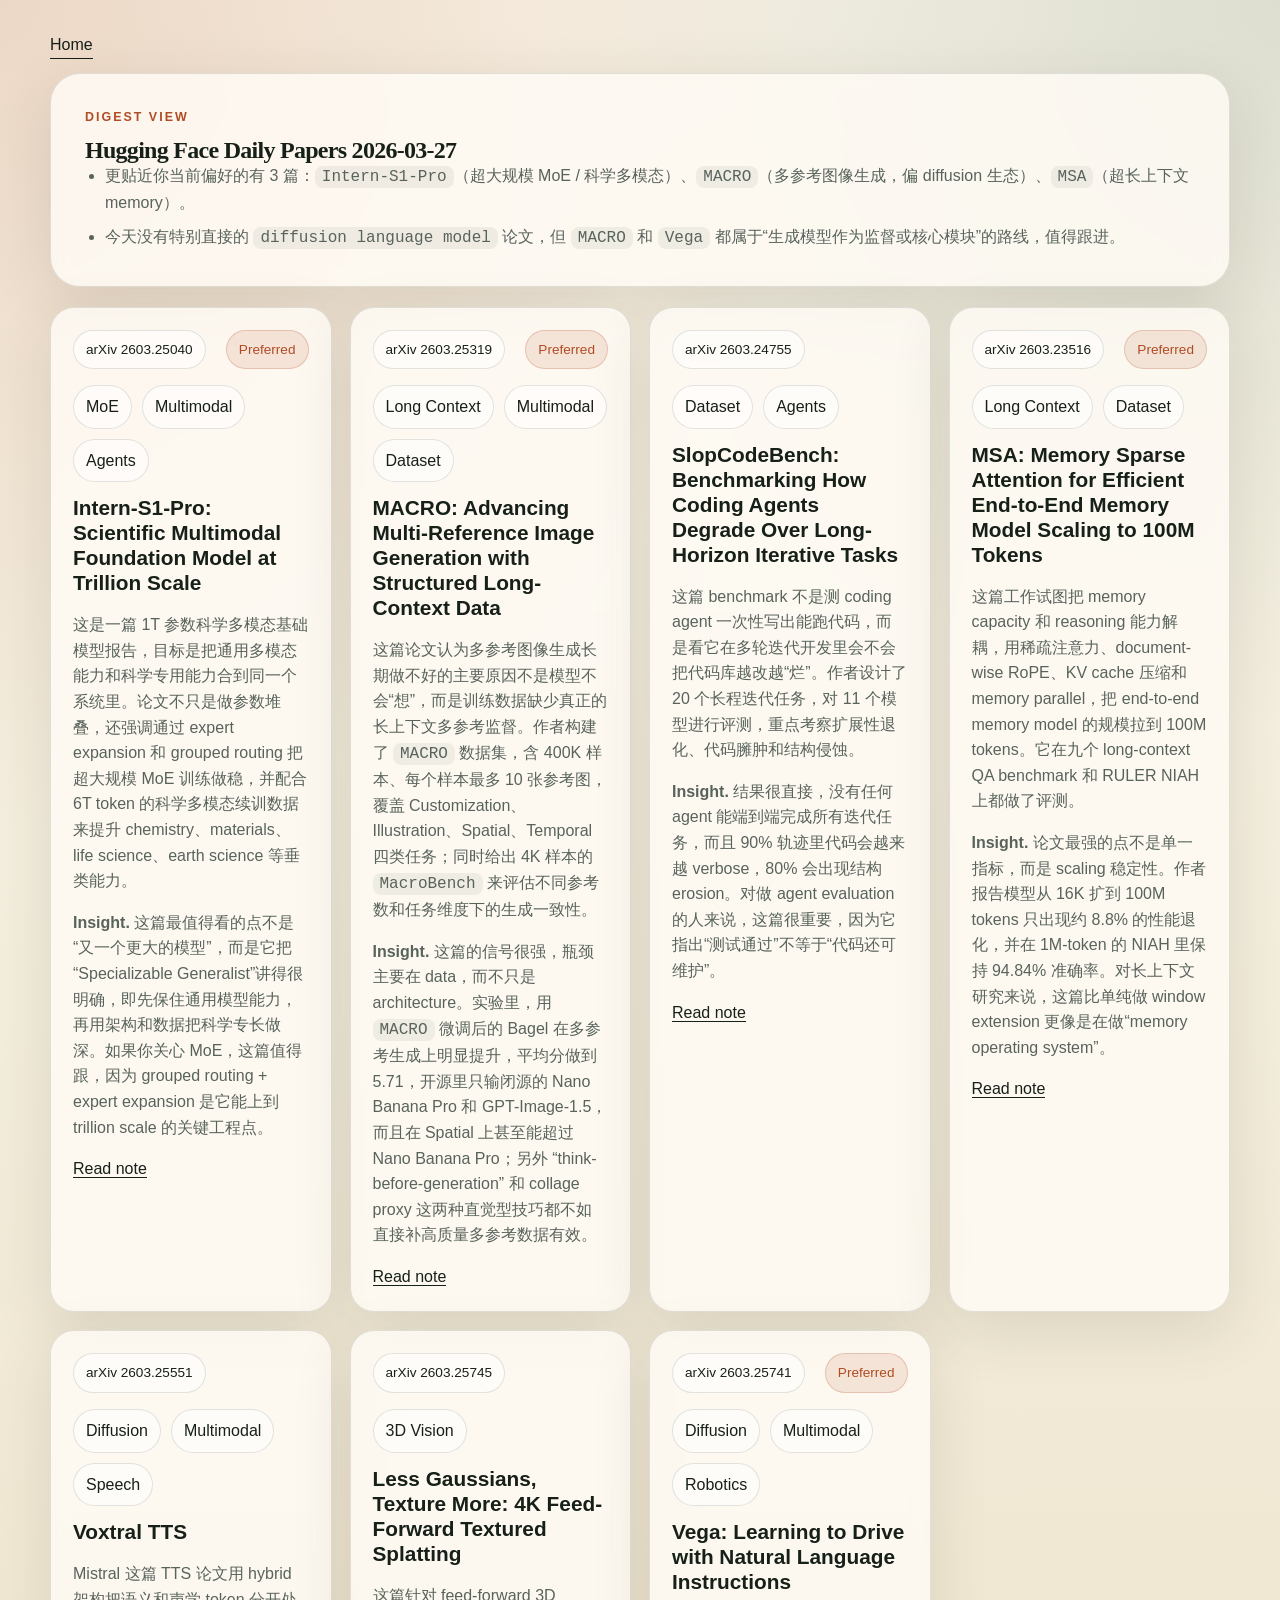
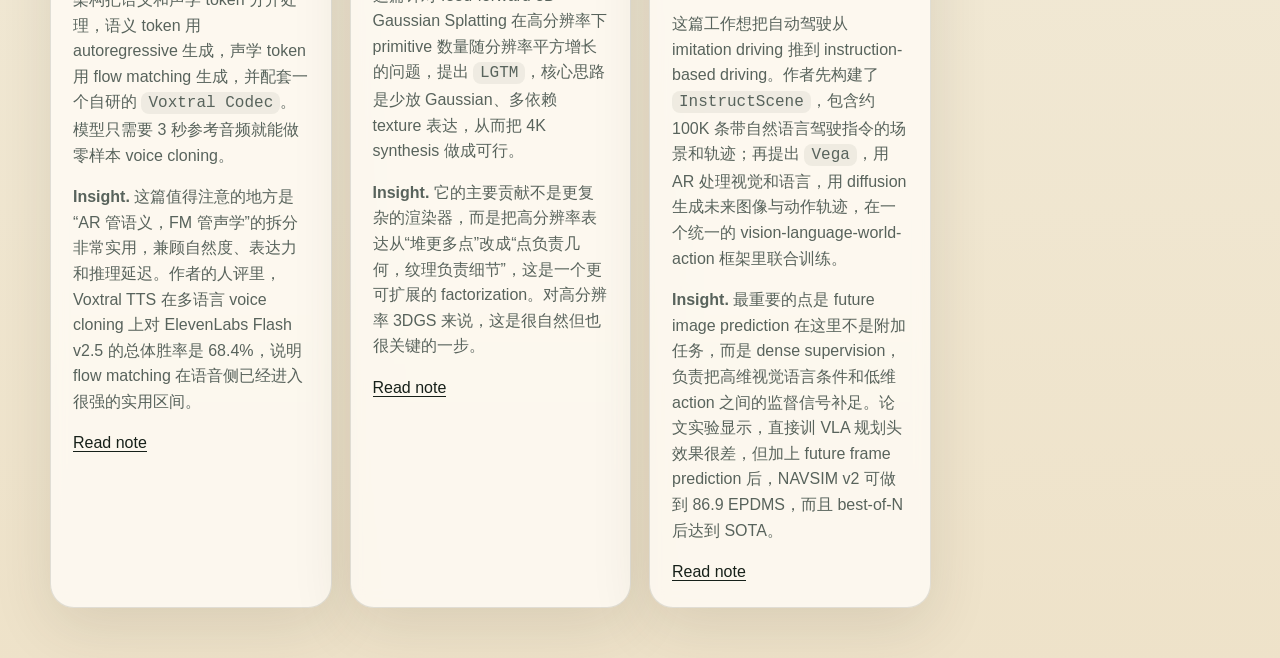
==== docs/daily/2026-03-27.html @ b505c71f "Add daily paper reader site and notes" ====
<!doctype html>
<html lang="zh-Hans">
  <head>
    <meta charset="utf-8">
    <meta name="viewport" content="width=device-width, initial-scale=1">
    <title>Hugging Face Daily Papers 2026-03-27</title>
    <meta name="description" content="Hugging Face Daily Papers 2026-03-27 reading digest">
    <link rel="stylesheet" href="../styles.css">
  </head>
  <body>
    
    <div class="page-shell">
      <nav class="top-nav">
        <a href="../index.html">Home</a>
      </nav>
      <section class="digest-head">
        <p class="eyebrow">Digest View</p>
        <h1>Hugging Face Daily Papers 2026-03-27</h1>
        <ul class="highlight-list"><li>更贴近你当前偏好的有 3 篇：<code>Intern-S1-Pro</code>（超大规模 MoE / 科学多模态）、<code>MACRO</code>（多参考图像生成，偏 diffusion 生态）、<code>MSA</code>（超长上下文 memory）。</li>
<li>今天没有特别直接的 <code>diffusion language model</code> 论文，但 <code>MACRO</code> 和 <code>Vega</code> 都属于“生成模型作为监督或核心模块”的路线，值得跟进。</li></ul>
      </section>
      <section class="card-grid">
    <article class="paper-card" data-title="intern-s1-pro: scientific multimodal foundation model at trillion scale" data-tags="moe,multimodal,agents" data-preferred="true">
      <div class="card-top">
        <span class="paper-id">arXiv 2603.25040</span>
        <span class="badge badge-accent">Preferred</span>
      </div>
      <div class="topic-row"><span class="topic-pill" data-tag="MoE">MoE</span><span class="topic-pill" data-tag="Multimodal">Multimodal</span><span class="topic-pill" data-tag="Agents">Agents</span></div>
      <h2><a href="../papers/intern-s1-pro-scientific-multimodal-foundation-model-at-trillion-scale.html">Intern-S1-Pro: Scientific Multimodal Foundation Model at Trillion Scale</a></h2>
      <p class="summary">这是一篇 1T 参数科学多模态基础模型报告，目标是把通用多模态能力和科学专用能力合到同一个系统里。论文不只是做参数堆叠，还强调通过 expert expansion 和 grouped routing 把超大规模 MoE 训练做稳，并配合 6T token 的科学多模态续训数据来提升 chemistry、materials、life science、earth science 等垂类能力。</p>
      <p class="insight"><strong>Insight.</strong> 这篇最值得看的点不是“又一个更大的模型”，而是它把“Specializable Generalist”讲得很明确，即先保住通用模型能力，再用架构和数据把科学专长做深。如果你关心 MoE，这篇值得跟，因为 grouped routing + expert expansion 是它能上到 trillion scale 的关键工程点。</p>
      <a class="card-link" href="../papers/intern-s1-pro-scientific-multimodal-foundation-model-at-trillion-scale.html">Read note</a>
    </article>
    
    <article class="paper-card" data-title="macro: advancing multi-reference image generation with structured long-context data" data-tags="long context,multimodal,dataset" data-preferred="true">
      <div class="card-top">
        <span class="paper-id">arXiv 2603.25319</span>
        <span class="badge badge-accent">Preferred</span>
      </div>
      <div class="topic-row"><span class="topic-pill" data-tag="Long Context">Long Context</span><span class="topic-pill" data-tag="Multimodal">Multimodal</span><span class="topic-pill" data-tag="Dataset">Dataset</span></div>
      <h2><a href="../papers/macro-advancing-multi-reference-image-generation-with-structured-long-context-data.html">MACRO: Advancing Multi-Reference Image Generation with Structured Long-Context Data</a></h2>
      <p class="summary">这篇论文认为多参考图像生成长期做不好的主要原因不是模型不会“想”，而是训练数据缺少真正的长上下文多参考监督。作者构建了 <code>MACRO</code> 数据集，含 400K 样本、每个样本最多 10 张参考图，覆盖 Customization、Illustration、Spatial、Temporal 四类任务；同时给出 4K 样本的 <code>MacroBench</code> 来评估不同参考数和任务维度下的生成一致性。</p>
      <p class="insight"><strong>Insight.</strong> 这篇的信号很强，瓶颈主要在 data，而不只是 architecture。实验里，用 <code>MACRO</code> 微调后的 Bagel 在多参考生成上明显提升，平均分做到 5.71，开源里只输闭源的 Nano Banana Pro 和 GPT-Image-1.5，而且在 Spatial 上甚至能超过 Nano Banana Pro；另外 “think-before-generation” 和 collage proxy 这两种直觉型技巧都不如直接补高质量多参考数据有效。</p>
      <a class="card-link" href="../papers/macro-advancing-multi-reference-image-generation-with-structured-long-context-data.html">Read note</a>
    </article>
    
    <article class="paper-card" data-title="slopcodebench: benchmarking how coding agents degrade over long-horizon iterative tasks" data-tags="dataset,agents" data-preferred="false">
      <div class="card-top">
        <span class="paper-id">arXiv 2603.24755</span>
        
      </div>
      <div class="topic-row"><span class="topic-pill" data-tag="Dataset">Dataset</span><span class="topic-pill" data-tag="Agents">Agents</span></div>
      <h2><a href="../papers/slopcodebench-benchmarking-how-coding-agents-degrade-over-long-horizon-iterative-tasks.html">SlopCodeBench: Benchmarking How Coding Agents Degrade Over Long-Horizon Iterative Tasks</a></h2>
      <p class="summary">这篇 benchmark 不是测 coding agent 一次性写出能跑代码，而是看它在多轮迭代开发里会不会把代码库越改越“烂”。作者设计了 20 个长程迭代任务，对 11 个模型进行评测，重点考察扩展性退化、代码臃肿和结构侵蚀。</p>
      <p class="insight"><strong>Insight.</strong> 结果很直接，没有任何 agent 能端到端完成所有迭代任务，而且 90% 轨迹里代码会越来越 verbose，80% 会出现结构 erosion。对做 agent evaluation 的人来说，这篇很重要，因为它指出“测试通过”不等于“代码还可维护”。</p>
      <a class="card-link" href="../papers/slopcodebench-benchmarking-how-coding-agents-degrade-over-long-horizon-iterative-tasks.html">Read note</a>
    </article>
    
    <article class="paper-card" data-title="msa: memory sparse attention for efficient end-to-end memory model scaling to 100m tokens" data-tags="long context,dataset" data-preferred="true">
      <div class="card-top">
        <span class="paper-id">arXiv 2603.23516</span>
        <span class="badge badge-accent">Preferred</span>
      </div>
      <div class="topic-row"><span class="topic-pill" data-tag="Long Context">Long Context</span><span class="topic-pill" data-tag="Dataset">Dataset</span></div>
      <h2><a href="../papers/msa-memory-sparse-attention-for-efficient-end-to-end-memory-model-scaling-to-100m-tokens.html">MSA: Memory Sparse Attention for Efficient End-to-End Memory Model Scaling to 100M Tokens</a></h2>
      <p class="summary">这篇工作试图把 memory capacity 和 reasoning 能力解耦，用稀疏注意力、document-wise RoPE、KV cache 压缩和 memory parallel，把 end-to-end memory model 的规模拉到 100M tokens。它在九个 long-context QA benchmark 和 RULER NIAH 上都做了评测。</p>
      <p class="insight"><strong>Insight.</strong> 论文最强的点不是单一指标，而是 scaling 稳定性。作者报告模型从 16K 扩到 100M tokens 只出现约 8.8% 的性能退化，并在 1M-token 的 NIAH 里保持 94.84% 准确率。对长上下文研究来说，这篇比单纯做 window extension 更像是在做“memory operating system”。</p>
      <a class="card-link" href="../papers/msa-memory-sparse-attention-for-efficient-end-to-end-memory-model-scaling-to-100m-tokens.html">Read note</a>
    </article>
    
    <article class="paper-card" data-title="voxtral tts" data-tags="diffusion,multimodal,speech" data-preferred="false">
      <div class="card-top">
        <span class="paper-id">arXiv 2603.25551</span>
        
      </div>
      <div class="topic-row"><span class="topic-pill" data-tag="Diffusion">Diffusion</span><span class="topic-pill" data-tag="Multimodal">Multimodal</span><span class="topic-pill" data-tag="Speech">Speech</span></div>
      <h2><a href="../papers/voxtral-tts.html">Voxtral TTS</a></h2>
      <p class="summary">Mistral 这篇 TTS 论文用 hybrid 架构把语义和声学 token 分开处理，语义 token 用 autoregressive 生成，声学 token 用 flow matching 生成，并配套一个自研的 <code>Voxtral Codec</code>。模型只需要 3 秒参考音频就能做零样本 voice cloning。</p>
      <p class="insight"><strong>Insight.</strong> 这篇值得注意的地方是“AR 管语义，FM 管声学”的拆分非常实用，兼顾自然度、表达力和推理延迟。作者的人评里，Voxtral TTS 在多语言 voice cloning 上对 ElevenLabs Flash v2.5 的总体胜率是 68.4%，说明 flow matching 在语音侧已经进入很强的实用区间。</p>
      <a class="card-link" href="../papers/voxtral-tts.html">Read note</a>
    </article>
    
    <article class="paper-card" data-title="less gaussians, texture more: 4k feed-forward textured splatting" data-tags="3d vision" data-preferred="false">
      <div class="card-top">
        <span class="paper-id">arXiv 2603.25745</span>
        
      </div>
      <div class="topic-row"><span class="topic-pill" data-tag="3D Vision">3D Vision</span></div>
      <h2><a href="../papers/less-gaussians-texture-more-4k-feed-forward-textured-splatting.html">Less Gaussians, Texture More: 4K Feed-Forward Textured Splatting</a></h2>
      <p class="summary">这篇针对 feed-forward 3D Gaussian Splatting 在高分辨率下 primitive 数量随分辨率平方增长的问题，提出 <code>LGTM</code>，核心思路是少放 Gaussian、多依赖 texture 表达，从而把 4K synthesis 做成可行。</p>
      <p class="insight"><strong>Insight.</strong> 它的主要贡献不是更复杂的渲染器，而是把高分辨率表达从“堆更多点”改成“点负责几何，纹理负责细节”，这是一个更可扩展的 factorization。对高分辨率 3DGS 来说，这是很自然但也很关键的一步。</p>
      <a class="card-link" href="../papers/less-gaussians-texture-more-4k-feed-forward-textured-splatting.html">Read note</a>
    </article>
    
    <article class="paper-card" data-title="vega: learning to drive with natural language instructions" data-tags="diffusion,multimodal,robotics" data-preferred="true">
      <div class="card-top">
        <span class="paper-id">arXiv 2603.25741</span>
        <span class="badge badge-accent">Preferred</span>
      </div>
      <div class="topic-row"><span class="topic-pill" data-tag="Diffusion">Diffusion</span><span class="topic-pill" data-tag="Multimodal">Multimodal</span><span class="topic-pill" data-tag="Robotics">Robotics</span></div>
      <h2><a href="../papers/vega-learning-to-drive-with-natural-language-instructions.html">Vega: Learning to Drive with Natural Language Instructions</a></h2>
      <p class="summary">这篇工作想把自动驾驶从 imitation driving 推到 instruction-based driving。作者先构建了 <code>InstructScene</code>，包含约 100K 条带自然语言驾驶指令的场景和轨迹；再提出 <code>Vega</code>，用 AR 处理视觉和语言，用 diffusion 生成未来图像与动作轨迹，在一个统一的 vision-language-world-action 框架里联合训练。</p>
      <p class="insight"><strong>Insight.</strong> 最重要的点是 future image prediction 在这里不是附加任务，而是 dense supervision，负责把高维视觉语言条件和低维 action 之间的监督信号补足。论文实验显示，直接训 VLA 规划头效果很差，但加上 future frame prediction 后，NAVSIM v2 可做到 86.9 EPDMS，而且 best-of-N 后达到 SOTA。</p>
      <a class="card-link" href="../papers/vega-learning-to-drive-with-natural-language-instructions.html">Read note</a>
    </article>
    </section>
    </div>
    
    <script src="../app.js"></script>
  </body>
</html>
---- docs/styles.css ----
:root {
  --paper: #f3eddc;
  --paper-deep: #e6dbc0;
  --paper-dark: #d7c8a6;
  --ink: #162019;
  --muted: #58635c;
  --accent: #b14b24;
  --accent-2: #25513f;
  --accent-soft: rgba(177, 75, 36, 0.12);
  --line: rgba(22, 32, 25, 0.12);
  --card: rgba(255, 252, 246, 0.82);
  --shadow: 0 18px 60px rgba(55, 47, 33, 0.12);
}

* {
  box-sizing: border-box;
}

html {
  min-height: 100%;
  background:
    radial-gradient(circle at top left, rgba(177, 75, 36, 0.16), transparent 32%),
    radial-gradient(circle at top right, rgba(37, 81, 63, 0.13), transparent 28%),
    linear-gradient(180deg, #f8f3e6 0%, var(--paper) 44%, #eee2c9 100%);
}

body {
  margin: 0;
  color: var(--ink);
  font-family: "Avenir Next", "Segoe UI", sans-serif;
  line-height: 1.6;
}

a {
  color: inherit;
}

.page-shell {
  width: min(1180px, calc(100% - 32px));
  margin: 0 auto;
  padding: 32px 0 64px;
}

.hero,
.note-page,
.digest-head,
.side-panel,
.paper-card,
.filter-panel {
  background: var(--card);
  border: 1px solid var(--line);
  box-shadow: var(--shadow);
  backdrop-filter: blur(8px);
}

.hero,
.digest-head {
  border-radius: 30px;
  padding: 34px;
}

.hero h1,
.note-page h1,
.digest-head h1,
.section-head h2,
.side-panel h3 {
  margin: 0;
  font-family: "Iowan Old Style", "Palatino Linotype", "Book Antiqua", Georgia, serif;
  line-height: 1.05;
  letter-spacing: -0.03em;
}

.hero h1 {
  max-width: 11ch;
  font-size: clamp(2.7rem, 6vw, 5.5rem);
}

.hero-copy,
.summary,
.insight,
.content-block p,
.highlight-list,
.library-list,
.empty-state {
  color: var(--muted);
}

.eyebrow {
  margin: 0 0 10px;
  text-transform: uppercase;
  letter-spacing: 0.16em;
  font-size: 0.78rem;
  color: var(--accent);
  font-weight: 700;
}

.hero-meta,
.topic-row,
.topic-filter-row {
  display: flex;
  flex-wrap: wrap;
  gap: 10px;
}

.hero-meta {
  margin-top: 22px;
}

.hero-meta span,
.paper-id,
.badge,
.topic-pill,
.filter-toggle {
  display: inline-flex;
  align-items: center;
  justify-content: center;
  border-radius: 999px;
  padding: 8px 12px;
  border: 1px solid var(--line);
  background: rgba(255, 255, 255, 0.58);
  font-size: 0.85rem;
}

.topic-pill,
.filter-toggle {
  cursor: pointer;
  font: inherit;
  color: inherit;
}

.badge-accent,
.topic-pill.is-active,
.filter-toggle.is-active {
  background: var(--accent-soft);
  color: var(--accent);
  border-color: rgba(177, 75, 36, 0.22);
}

.layout {
  display: grid;
  grid-template-columns: minmax(0, 1.9fr) minmax(290px, 0.9fr);
  gap: 22px;
  margin-top: 22px;
}

.main-column {
  min-width: 0;
}

.section-head,
.card-top,
.top-nav,
.library-list li,
.search-row {
  display: flex;
  align-items: center;
  justify-content: space-between;
  gap: 12px;
}

.section-head {
  margin-bottom: 14px;
}

.ghost-link,
.card-link,
.top-nav a {
  text-decoration: none;
  border-bottom: 1px solid currentColor;
}

.highlight-list,
.library-list {
  margin: 0;
  padding-left: 20px;
}

.highlight-list li + li {
  margin-top: 8px;
}

.filter-panel {
  margin-top: 18px;
  border-radius: 22px;
  padding: 18px;
}

.search-row {
  align-items: stretch;
}

.search-input {
  flex: 1;
  min-width: 0;
  border-radius: 16px;
  border: 1px solid var(--line);
  padding: 12px 14px;
  font: inherit;
  color: var(--ink);
  background: rgba(255, 255, 255, 0.7);
}

.search-input:focus {
  outline: 2px solid rgba(177, 75, 36, 0.18);
  outline-offset: 1px;
}

.topic-filter-row {
  margin-top: 14px;
}

.card-grid {
  display: grid;
  grid-template-columns: repeat(auto-fit, minmax(260px, 1fr));
  gap: 18px;
  margin-top: 20px;
}

.paper-card {
  border-radius: 24px;
  padding: 22px;
}

.paper-card h2 {
  margin: 14px 0 10px;
  font-size: 1.3rem;
  line-height: 1.2;
}

.paper-card h2 a {
  text-decoration: none;
}

.paper-card code,
.note-page code,
.highlight-list code {
  font-family: "SFMono-Regular", "Menlo", monospace;
  background: rgba(22, 32, 25, 0.06);
  border-radius: 8px;
  padding: 2px 7px;
}

.side-column {
  display: grid;
  gap: 18px;
}

.side-panel {
  border-radius: 24px;
  padding: 24px;
}

.library-list {
  list-style: none;
  padding: 0;
}

.library-list li {
  padding: 10px 0;
  border-bottom: 1px solid var(--line);
}

.library-list li span {
  color: var(--muted);
  font-size: 0.84rem;
  text-align: right;
}

.note-shell {
  max-width: 920px;
}

.top-nav {
  margin-bottom: 14px;
}

.note-page {
  border-radius: 30px;
  padding: 34px;
}

.topic-row {
  margin: 16px 0 0;
}

.topic-row-large {
  margin-top: 18px;
}

.meta-grid {
  display: grid;
  grid-template-columns: repeat(auto-fit, minmax(200px, 1fr));
  gap: 14px;
  margin: 22px 0 28px;
}

.meta-grid div {
  padding: 14px 16px;
  border-radius: 18px;
  border: 1px solid var(--line);
  background: rgba(255, 255, 255, 0.48);
}

.meta-grid span {
  display: block;
  color: var(--muted);
  font-size: 0.8rem;
  margin-bottom: 6px;
  text-transform: uppercase;
  letter-spacing: 0.08em;
}

.content-block + .content-block {
  margin-top: 24px;
}

.content-block h2 {
  margin-bottom: 12px;
  font-family: "Iowan Old Style", "Palatino Linotype", serif;
}

.empty-state {
  margin: 18px 0 0;
  padding: 14px 16px;
  border-radius: 16px;
  background: rgba(255, 255, 255, 0.46);
  border: 1px dashed var(--line);
}

[hidden] {
  display: none !important;
}

@media (max-width: 900px) {
  .layout {
    grid-template-columns: 1fr;
  }

  .page-shell {
    width: min(100% - 20px, 1180px);
  }

  .hero,
  .digest-head,
  .note-page {
    padding: 24px;
    border-radius: 22px;
  }

  .search-row {
    flex-direction: column;
  }
}
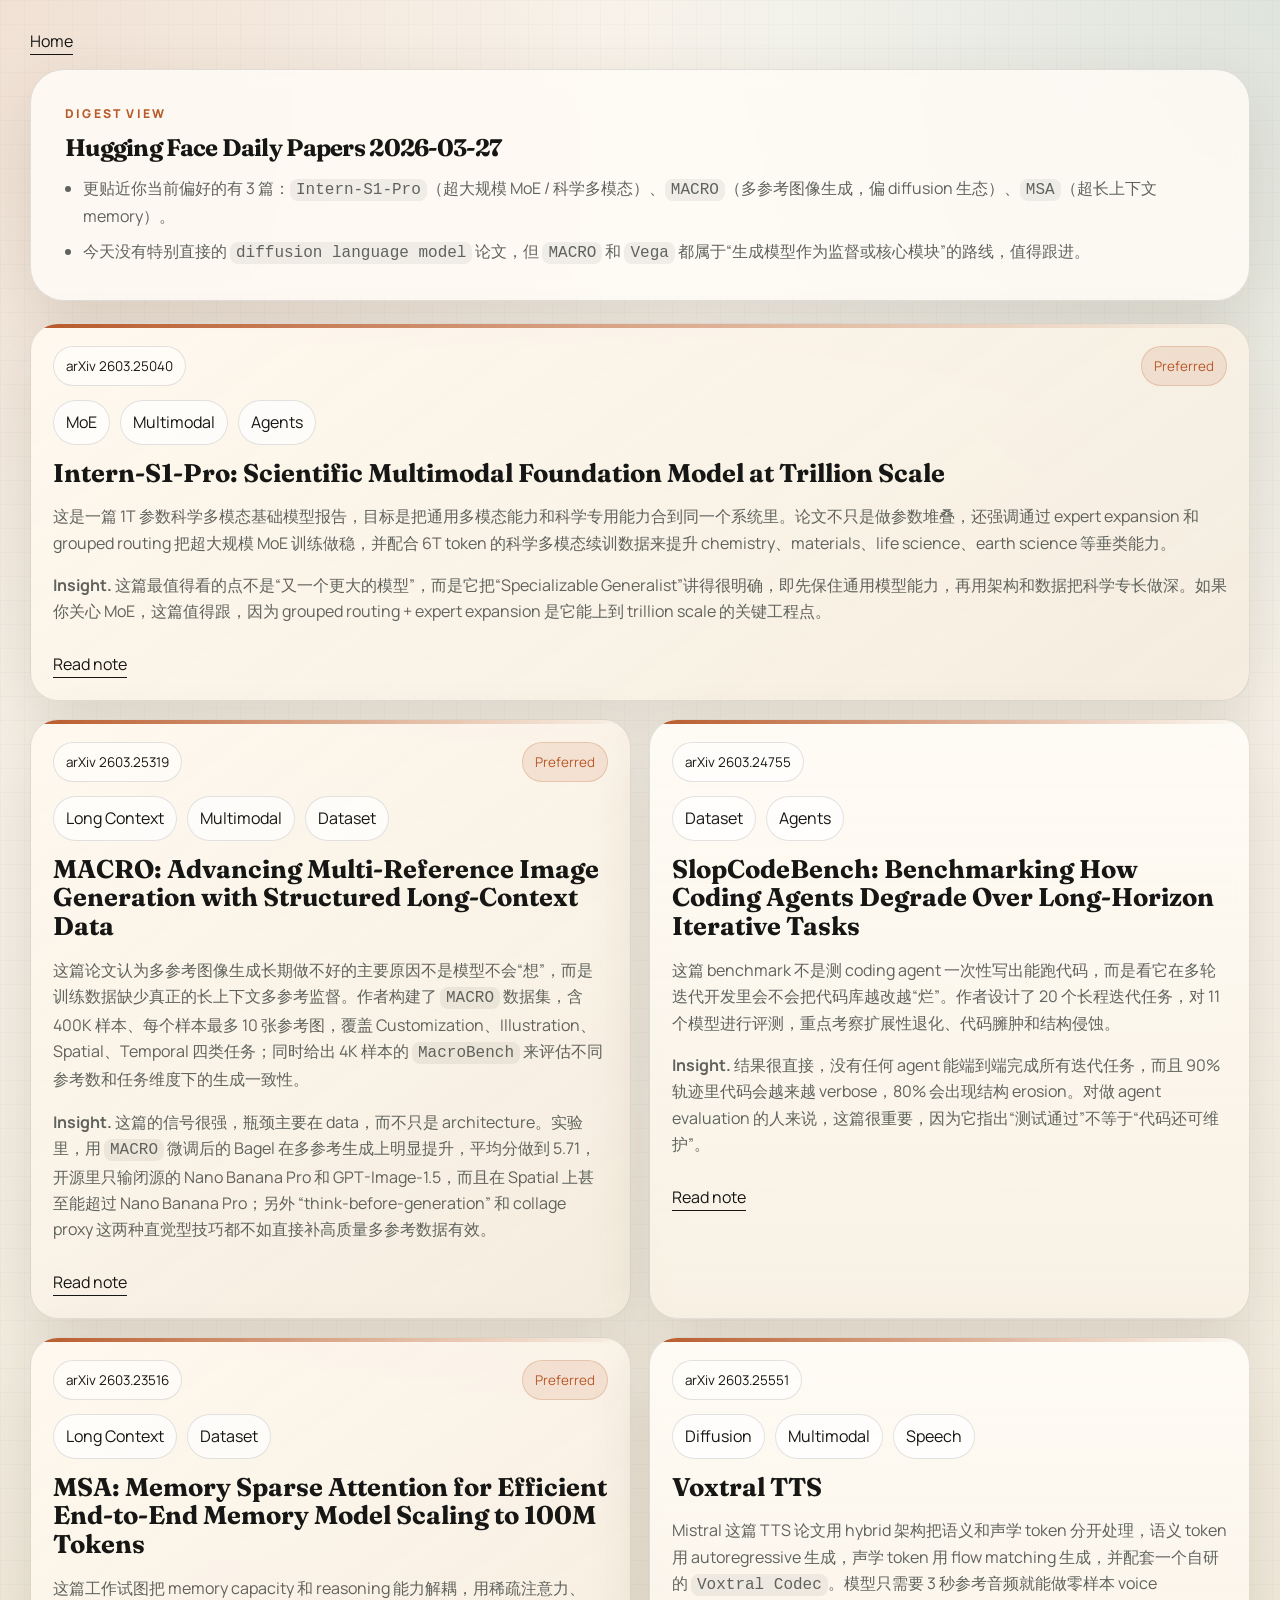
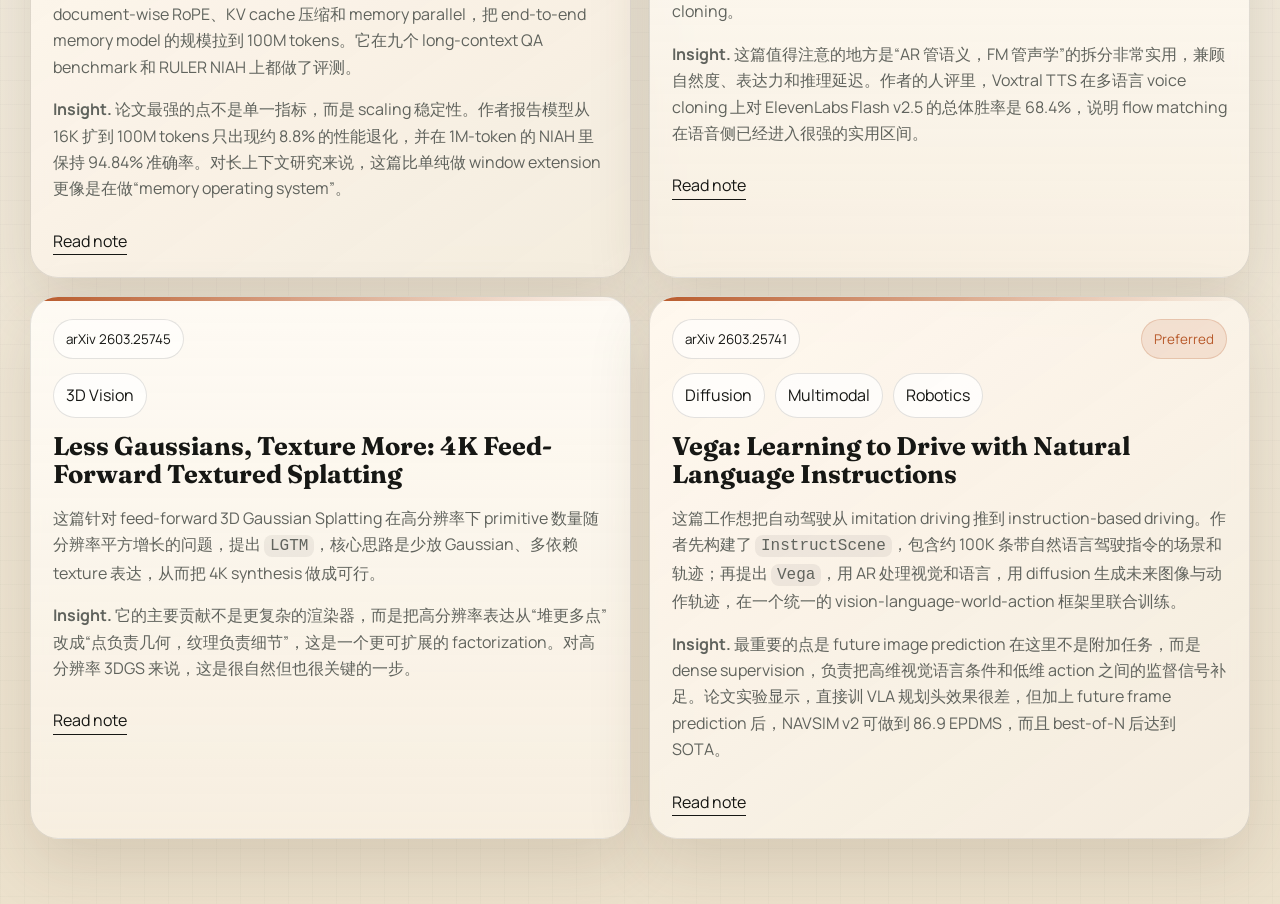
==== commit 18f9663c: "Polish reader visual design" ====
--- a/docs/daily/2026-03-27.html
+++ b/docs/daily/2026-03-27.html
@@ -5,6 +5,9 @@
     <meta name="viewport" content="width=device-width, initial-scale=1">
     <title>Hugging Face Daily Papers 2026-03-27</title>
     <meta name="description" content="Hugging Face Daily Papers 2026-03-27 reading digest">
+    <link rel="preconnect" href="https://fonts.googleapis.com">
+    <link rel="preconnect" href="https://fonts.gstatic.com" crossorigin>
+    <link href="https://fonts.googleapis.com/css2?family=Fraunces:opsz,wght@9..144,500;9..144,700&family=Manrope:wght@400;500;600;700;800&display=swap" rel="stylesheet">
     <link rel="stylesheet" href="../styles.css">
   </head>
   <body>
@@ -20,7 +23,7 @@
 <li>今天没有特别直接的 <code>diffusion language model</code> 论文，但 <code>MACRO</code> 和 <code>Vega</code> 都属于“生成模型作为监督或核心模块”的路线，值得跟进。</li></ul>
       </section>
       <section class="card-grid">
-    <article class="paper-card" data-title="intern-s1-pro: scientific multimodal foundation model at trillion scale" data-tags="moe,multimodal,agents" data-preferred="true">
+    <article class="paper-card is-preferred" data-title="intern-s1-pro: scientific multimodal foundation model at trillion scale" data-tags="moe,multimodal,agents" data-preferred="true">
       <div class="card-top">
         <span class="paper-id">arXiv 2603.25040</span>
         <span class="badge badge-accent">Preferred</span>
@@ -32,7 +35,7 @@
       <a class="card-link" href="../papers/intern-s1-pro-scientific-multimodal-foundation-model-at-trillion-scale.html">Read note</a>
     </article>
     
-    <article class="paper-card" data-title="macro: advancing multi-reference image generation with structured long-context data" data-tags="long context,multimodal,dataset" data-preferred="true">
+    <article class="paper-card is-preferred" data-title="macro: advancing multi-reference image generation with structured long-context data" data-tags="long context,multimodal,dataset" data-preferred="true">
       <div class="card-top">
         <span class="paper-id">arXiv 2603.25319</span>
         <span class="badge badge-accent">Preferred</span>
@@ -56,7 +59,7 @@
       <a class="card-link" href="../papers/slopcodebench-benchmarking-how-coding-agents-degrade-over-long-horizon-iterative-tasks.html">Read note</a>
     </article>
     
-    <article class="paper-card" data-title="msa: memory sparse attention for efficient end-to-end memory model scaling to 100m tokens" data-tags="long context,dataset" data-preferred="true">
+    <article class="paper-card is-preferred" data-title="msa: memory sparse attention for efficient end-to-end memory model scaling to 100m tokens" data-tags="long context,dataset" data-preferred="true">
       <div class="card-top">
         <span class="paper-id">arXiv 2603.23516</span>
         <span class="badge badge-accent">Preferred</span>
@@ -92,7 +95,7 @@
       <a class="card-link" href="../papers/less-gaussians-texture-more-4k-feed-forward-textured-splatting.html">Read note</a>
     </article>
     
-    <article class="paper-card" data-title="vega: learning to drive with natural language instructions" data-tags="diffusion,multimodal,robotics" data-preferred="true">
+    <article class="paper-card is-preferred" data-title="vega: learning to drive with natural language instructions" data-tags="diffusion,multimodal,robotics" data-preferred="true">
       <div class="card-top">
         <span class="paper-id">arXiv 2603.25741</span>
         <span class="badge badge-accent">Preferred</span>
--- a/docs/styles.css
+++ b/docs/styles.css
@@ -1,15 +1,14 @@
 :root {
-  --paper: #f3eddc;
-  --paper-deep: #e6dbc0;
-  --paper-dark: #d7c8a6;
-  --ink: #162019;
-  --muted: #58635c;
-  --accent: #b14b24;
-  --accent-2: #25513f;
-  --accent-soft: rgba(177, 75, 36, 0.12);
-  --line: rgba(22, 32, 25, 0.12);
-  --card: rgba(255, 252, 246, 0.82);
-  --shadow: 0 18px 60px rgba(55, 47, 33, 0.12);
+  --paper: #f3efe6;
+  --sand: #e6dcc5;
+  --line: rgba(31, 31, 26, 0.12);
+  --ink: #161714;
+  --muted: #60635d;
+  --accent: #b85a2b;
+  --forest: #1c5a4b;
+  --card: rgba(255, 252, 246, 0.84);
+  --card-strong: rgba(255, 248, 237, 0.94);
+  --shadow: 0 24px 64px rgba(69, 53, 28, 0.14);
 }
 
 * {
@@ -19,26 +18,34 @@
 html {
   min-height: 100%;
   background:
-    radial-gradient(circle at top left, rgba(177, 75, 36, 0.16), transparent 32%),
-    radial-gradient(circle at top right, rgba(37, 81, 63, 0.13), transparent 28%),
-    linear-gradient(180deg, #f8f3e6 0%, var(--paper) 44%, #eee2c9 100%);
+    radial-gradient(circle at 0% 0%, rgba(184, 90, 43, 0.14), transparent 28%),
+    radial-gradient(circle at 100% 0%, rgba(28, 90, 75, 0.12), transparent 24%),
+    linear-gradient(180deg, #faf7f0 0%, #f4efe4 46%, #ece1cc 100%);
 }
 
 body {
   margin: 0;
   color: var(--ink);
-  font-family: "Avenir Next", "Segoe UI", sans-serif;
-  line-height: 1.6;
+  font-family: "Manrope", "Avenir Next", sans-serif;
+  line-height: 1.65;
+  background-image:
+    linear-gradient(rgba(31, 31, 26, 0.02) 1px, transparent 1px),
+    linear-gradient(90deg, rgba(31, 31, 26, 0.02) 1px, transparent 1px);
+  background-size: 24px 24px;
 }
 
 a {
   color: inherit;
 }
 
+[hidden] {
+  display: none !important;
+}
+
 .page-shell {
-  width: min(1180px, calc(100% - 32px));
+  width: min(1220px, calc(100% - 32px));
   margin: 0 auto;
-  padding: 32px 0 64px;
+  padding: 28px 0 72px;
 }
 
 .hero,
@@ -46,7 +53,9 @@
 .digest-head,
 .side-panel,
 .paper-card,
-.filter-panel {
+.filter-panel,
+.digest-ribbon,
+.hero-panel {
   background: var(--card);
   border: 1px solid var(--line);
   box-shadow: var(--shadow);
@@ -54,44 +63,61 @@
 }
 
 .hero,
-.digest-head {
-  border-radius: 30px;
+.digest-head,
+.note-page {
+  border-radius: 34px;
   padding: 34px;
 }
 
+.eyebrow {
+  margin: 0 0 12px;
+  text-transform: uppercase;
+  letter-spacing: 0.18em;
+  font-size: 0.76rem;
+  color: var(--accent);
+  font-weight: 800;
+}
+
+.hero-grid,
+.search-row,
+.card-top,
+.top-nav,
+.library-list li,
+.section-head {
+  display: flex;
+  align-items: flex-start;
+  justify-content: space-between;
+  gap: 14px;
+}
+
+.hero-grid {
+  display: grid;
+  grid-template-columns: minmax(0, 1.6fr) minmax(280px, 0.9fr);
+  gap: 22px;
+}
+
 .hero h1,
+.digest-head h1,
 .note-page h1,
-.digest-head h1,
 .section-head h2,
+.filter-head h3,
+.hero-panel h2,
 .side-panel h3 {
   margin: 0;
-  font-family: "Iowan Old Style", "Palatino Linotype", "Book Antiqua", Georgia, serif;
-  line-height: 1.05;
+  font-family: "Fraunces", "Iowan Old Style", Georgia, serif;
   letter-spacing: -0.03em;
+  line-height: 1.02;
 }
 
 .hero h1 {
-  max-width: 11ch;
-  font-size: clamp(2.7rem, 6vw, 5.5rem);
-}
-
-.hero-copy,
-.summary,
-.insight,
-.content-block p,
-.highlight-list,
-.library-list,
-.empty-state {
+  max-width: 10.5ch;
+  font-size: clamp(3rem, 6.2vw, 6rem);
+}
+
+.hero-copy {
+  max-width: 62ch;
+  font-size: 1.02rem;
   color: var(--muted);
-}
-
-.eyebrow {
-  margin: 0 0 10px;
-  text-transform: uppercase;
-  letter-spacing: 0.16em;
-  font-size: 0.78rem;
-  color: var(--accent);
-  font-weight: 700;
 }
 
 .hero-meta,
@@ -117,8 +143,105 @@
   border-radius: 999px;
   padding: 8px 12px;
   border: 1px solid var(--line);
-  background: rgba(255, 255, 255, 0.58);
-  font-size: 0.85rem;
+  background: rgba(255, 255, 255, 0.56);
+  font-size: 0.84rem;
+}
+
+.hero-panel {
+  border-radius: 28px;
+  padding: 22px;
+  align-self: stretch;
+  background:
+    linear-gradient(145deg, rgba(255, 248, 236, 0.9), rgba(240, 233, 219, 0.85));
+}
+
+.hero-panel h2 {
+  margin-top: 2px;
+  font-size: 1.45rem;
+}
+
+.hero-list {
+  margin: 16px 0 0;
+  padding-left: 18px;
+  color: var(--muted);
+}
+
+.hero-list li + li {
+  margin-top: 8px;
+}
+
+.layout {
+  display: grid;
+  grid-template-columns: minmax(0, 1.95fr) minmax(290px, 0.9fr);
+  gap: 22px;
+  margin-top: 24px;
+}
+
+.main-column {
+  min-width: 0;
+}
+
+.digest-ribbon {
+  border-radius: 28px;
+  padding: 24px;
+  background:
+    linear-gradient(180deg, rgba(255, 251, 244, 0.92), rgba(246, 238, 224, 0.84));
+}
+
+.section-head {
+  align-items: flex-end;
+}
+
+.ghost-link,
+.card-link,
+.top-nav a {
+  text-decoration: none;
+  border-bottom: 1px solid currentColor;
+}
+
+.highlight-list {
+  margin: 14px 0 0;
+  padding-left: 18px;
+  color: var(--muted);
+}
+
+.highlight-list li + li {
+  margin-top: 8px;
+}
+
+.filter-panel {
+  margin-top: 18px;
+  border-radius: 28px;
+  padding: 20px;
+  background: var(--card-strong);
+}
+
+.filter-head {
+  margin-bottom: 14px;
+}
+
+.filter-head h3 {
+  font-size: 1.25rem;
+}
+
+.search-row {
+  align-items: stretch;
+}
+
+.search-input {
+  flex: 1;
+  min-width: 0;
+  border-radius: 16px;
+  border: 1px solid var(--line);
+  padding: 14px 16px;
+  font: inherit;
+  color: var(--ink);
+  background: rgba(255, 255, 255, 0.78);
+}
+
+.search-input:focus {
+  outline: 2px solid rgba(184, 90, 43, 0.18);
+  outline-offset: 2px;
 }
 
 .topic-pill,
@@ -131,78 +254,9 @@
 .badge-accent,
 .topic-pill.is-active,
 .filter-toggle.is-active {
-  background: var(--accent-soft);
+  background: rgba(184, 90, 43, 0.12);
   color: var(--accent);
-  border-color: rgba(177, 75, 36, 0.22);
-}
-
-.layout {
-  display: grid;
-  grid-template-columns: minmax(0, 1.9fr) minmax(290px, 0.9fr);
-  gap: 22px;
-  margin-top: 22px;
-}
-
-.main-column {
-  min-width: 0;
-}
-
-.section-head,
-.card-top,
-.top-nav,
-.library-list li,
-.search-row {
-  display: flex;
-  align-items: center;
-  justify-content: space-between;
-  gap: 12px;
-}
-
-.section-head {
-  margin-bottom: 14px;
-}
-
-.ghost-link,
-.card-link,
-.top-nav a {
-  text-decoration: none;
-  border-bottom: 1px solid currentColor;
-}
-
-.highlight-list,
-.library-list {
-  margin: 0;
-  padding-left: 20px;
-}
-
-.highlight-list li + li {
-  margin-top: 8px;
-}
-
-.filter-panel {
-  margin-top: 18px;
-  border-radius: 22px;
-  padding: 18px;
-}
-
-.search-row {
-  align-items: stretch;
-}
-
-.search-input {
-  flex: 1;
-  min-width: 0;
-  border-radius: 16px;
-  border: 1px solid var(--line);
-  padding: 12px 14px;
-  font: inherit;
-  color: var(--ink);
-  background: rgba(255, 255, 255, 0.7);
-}
-
-.search-input:focus {
-  outline: 2px solid rgba(177, 75, 36, 0.18);
-  outline-offset: 1px;
+  border-color: rgba(184, 90, 43, 0.22);
 }
 
 .topic-filter-row {
@@ -211,33 +265,82 @@
 
 .card-grid {
   display: grid;
-  grid-template-columns: repeat(auto-fit, minmax(260px, 1fr));
+  grid-template-columns: repeat(12, minmax(0, 1fr));
   gap: 18px;
-  margin-top: 20px;
+  margin-top: 22px;
 }
 
 .paper-card {
-  border-radius: 24px;
+  grid-column: span 6;
+  border-radius: 28px;
   padding: 22px;
+  position: relative;
+  overflow: hidden;
+  background:
+    linear-gradient(180deg, rgba(255, 252, 246, 0.94), rgba(249, 241, 228, 0.82));
+}
+
+.paper-card::before {
+  content: "";
+  position: absolute;
+  inset: 0 0 auto;
+  height: 4px;
+  background: linear-gradient(90deg, var(--accent), rgba(184, 90, 43, 0));
+}
+
+.paper-card.is-preferred {
+  background:
+    linear-gradient(145deg, rgba(255, 248, 239, 0.98), rgba(244, 236, 222, 0.92));
+}
+
+.paper-card.is-preferred:nth-of-type(1) {
+  grid-column: span 12;
 }
 
 .paper-card h2 {
   margin: 14px 0 10px;
-  font-size: 1.3rem;
-  line-height: 1.2;
+  font-family: "Fraunces", Georgia, serif;
+  font-size: clamp(1.25rem, 2vw, 1.7rem);
+  line-height: 1.12;
 }
 
 .paper-card h2 a {
   text-decoration: none;
+}
+
+.summary,
+.insight,
+.library-list,
+.empty-state,
+.content-block p,
+.meta-grid span {
+  color: var(--muted);
+}
+
+.summary {
+  margin-bottom: 12px;
+}
+
+.topic-row {
+  margin-top: 14px;
+}
+
+.topic-pill {
+  background: rgba(255, 255, 255, 0.72);
 }
 
 .paper-card code,
 .note-page code,
 .highlight-list code {
   font-family: "SFMono-Regular", "Menlo", monospace;
-  background: rgba(22, 32, 25, 0.06);
+  background: rgba(22, 23, 20, 0.06);
   border-radius: 8px;
-  padding: 2px 7px;
+  padding: 2px 6px;
+}
+
+.card-link {
+  display: inline-block;
+  margin-top: 10px;
 }
 
 .side-column {
@@ -246,13 +349,14 @@
 }
 
 .side-panel {
-  border-radius: 24px;
+  border-radius: 28px;
   padding: 24px;
 }
 
 .library-list {
   list-style: none;
   padding: 0;
+  margin: 0;
 }
 
 .library-list li {
@@ -261,89 +365,103 @@
 }
 
 .library-list li span {
-  color: var(--muted);
   font-size: 0.84rem;
   text-align: right;
 }
 
+.empty-state {
+  margin-top: 18px;
+  padding: 14px 16px;
+  border-radius: 16px;
+  border: 1px dashed var(--line);
+  background: rgba(255, 255, 255, 0.5);
+}
+
 .note-shell {
-  max-width: 920px;
+  max-width: 1020px;
 }
 
 .top-nav {
   margin-bottom: 14px;
 }
 
+.note-hero {
+  display: grid;
+  grid-template-columns: minmax(0, 1.3fr) minmax(260px, 0.7fr);
+  gap: 24px;
+  align-items: start;
+}
+
+.note-main h1 {
+  font-size: clamp(2.4rem, 5vw, 4.3rem);
+}
+
+.note-meta-rail .meta-grid {
+  margin: 0;
+  grid-template-columns: 1fr;
+}
+
 .note-page {
-  border-radius: 30px;
-  padding: 34px;
-}
-
-.topic-row {
-  margin: 16px 0 0;
-}
-
-.topic-row-large {
-  margin-top: 18px;
-}
-
-.meta-grid {
-  display: grid;
-  grid-template-columns: repeat(auto-fit, minmax(200px, 1fr));
-  gap: 14px;
-  margin: 22px 0 28px;
-}
-
-.meta-grid div {
-  padding: 14px 16px;
-  border-radius: 18px;
-  border: 1px solid var(--line);
-  background: rgba(255, 255, 255, 0.48);
-}
-
-.meta-grid span {
-  display: block;
-  color: var(--muted);
-  font-size: 0.8rem;
-  margin-bottom: 6px;
-  text-transform: uppercase;
-  letter-spacing: 0.08em;
-}
-
-.content-block + .content-block {
-  margin-top: 24px;
+  background:
+    linear-gradient(180deg, rgba(255, 252, 246, 0.96), rgba(246, 238, 224, 0.9));
+}
+
+.content-block {
+  margin-top: 28px;
+  padding-top: 22px;
+  border-top: 1px solid var(--line);
+}
+
+.content-block-emphasis {
+  position: relative;
+}
+
+.content-block-emphasis::before {
+  content: "01";
+  position: absolute;
+  top: 8px;
+  right: 0;
+  font-family: "Fraunces", Georgia, serif;
+  font-size: 2.4rem;
+  color: rgba(184, 90, 43, 0.14);
 }
 
 .content-block h2 {
-  margin-bottom: 12px;
-  font-family: "Iowan Old Style", "Palatino Linotype", serif;
-}
-
-.empty-state {
-  margin: 18px 0 0;
-  padding: 14px 16px;
-  border-radius: 16px;
-  background: rgba(255, 255, 255, 0.46);
-  border: 1px dashed var(--line);
-}
-
-[hidden] {
-  display: none !important;
-}
-
-@media (max-width: 900px) {
-  .layout {
+  margin: 0 0 12px;
+  font-family: "Fraunces", Georgia, serif;
+  font-size: 1.5rem;
+}
+
+@media (max-width: 980px) {
+  .layout,
+  .hero-grid,
+  .note-hero {
     grid-template-columns: 1fr;
   }
 
+  .paper-card,
+  .paper-card.is-preferred:nth-of-type(1) {
+    grid-column: span 12;
+  }
+}
+
+@media (max-width: 720px) {
   .page-shell {
-    width: min(100% - 20px, 1180px);
+    width: min(100% - 20px, 1220px);
+    padding-top: 20px;
   }
 
   .hero,
   .digest-head,
   .note-page {
     padding: 24px;
+    border-radius: 24px;
+  }
+
+  .paper-card,
+  .side-panel,
+  .filter-panel,
+  .digest-ribbon {
     border-radius: 22px;
   }
 
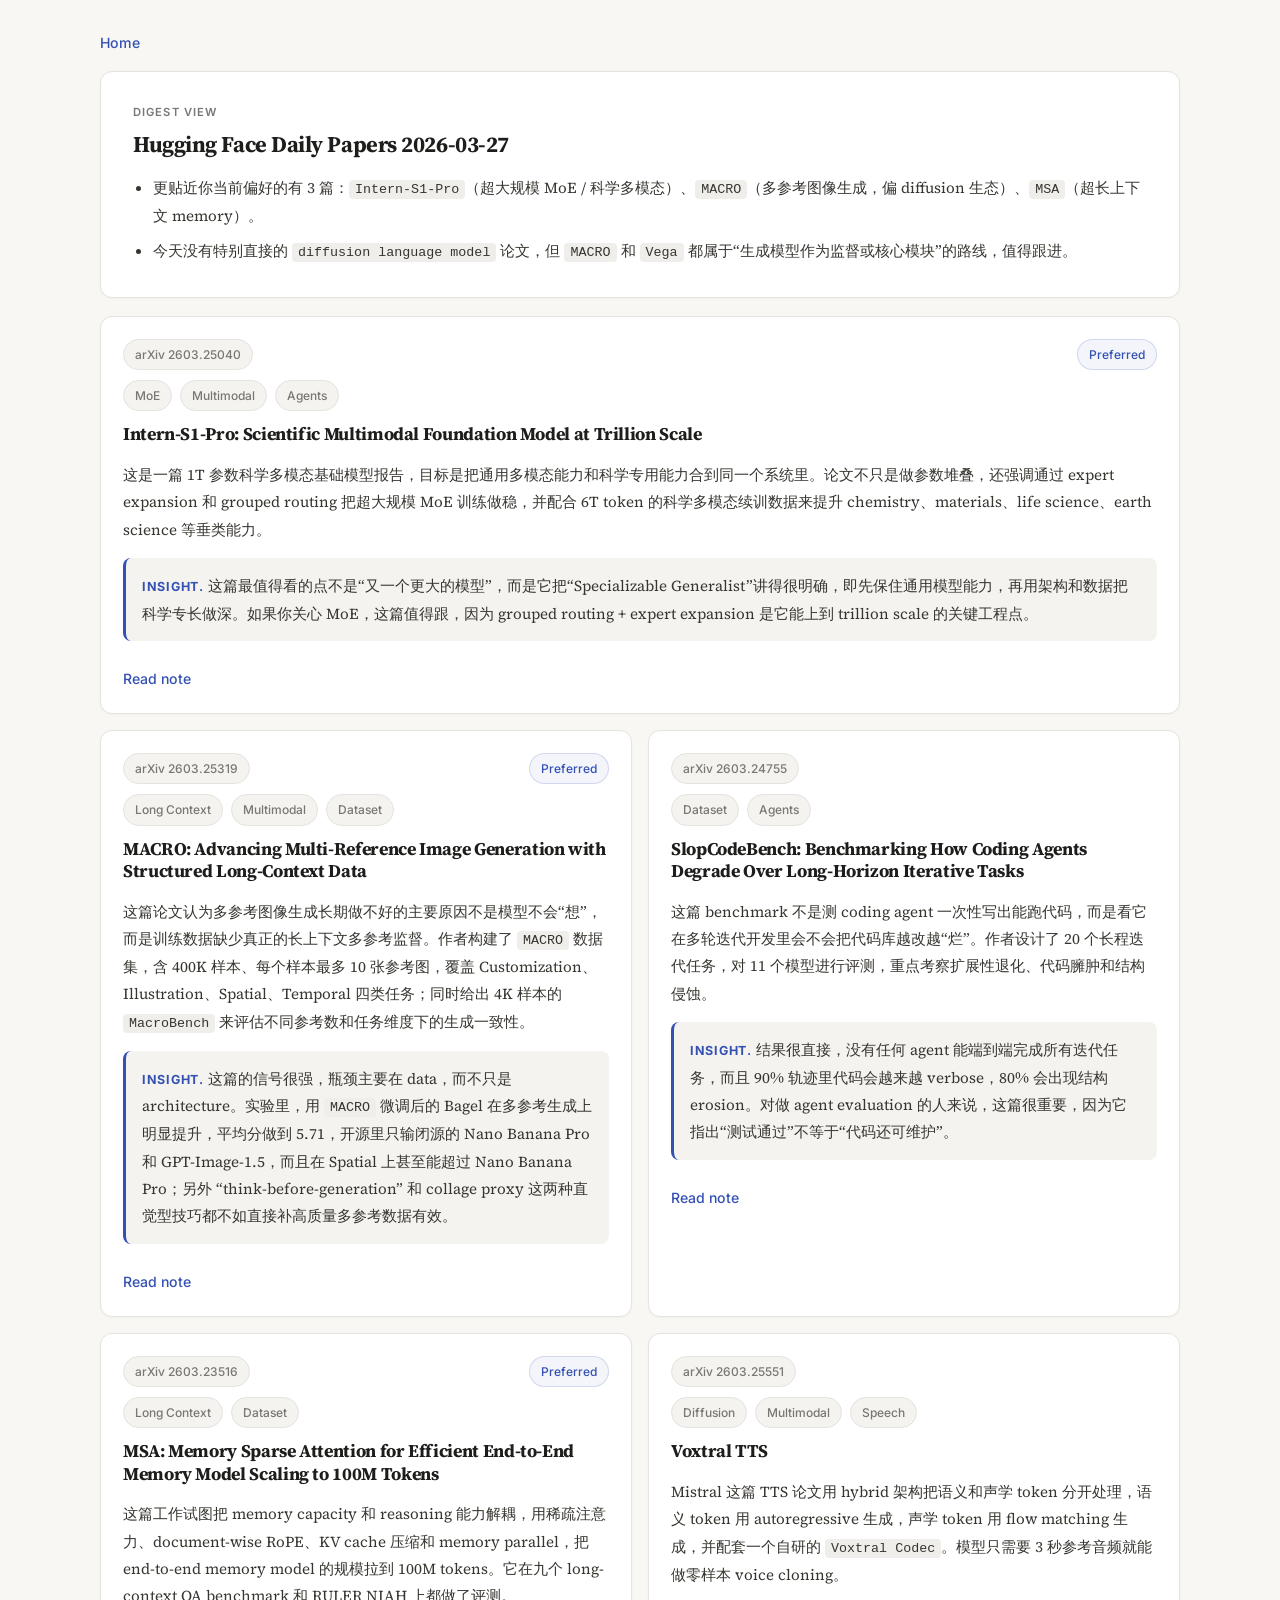
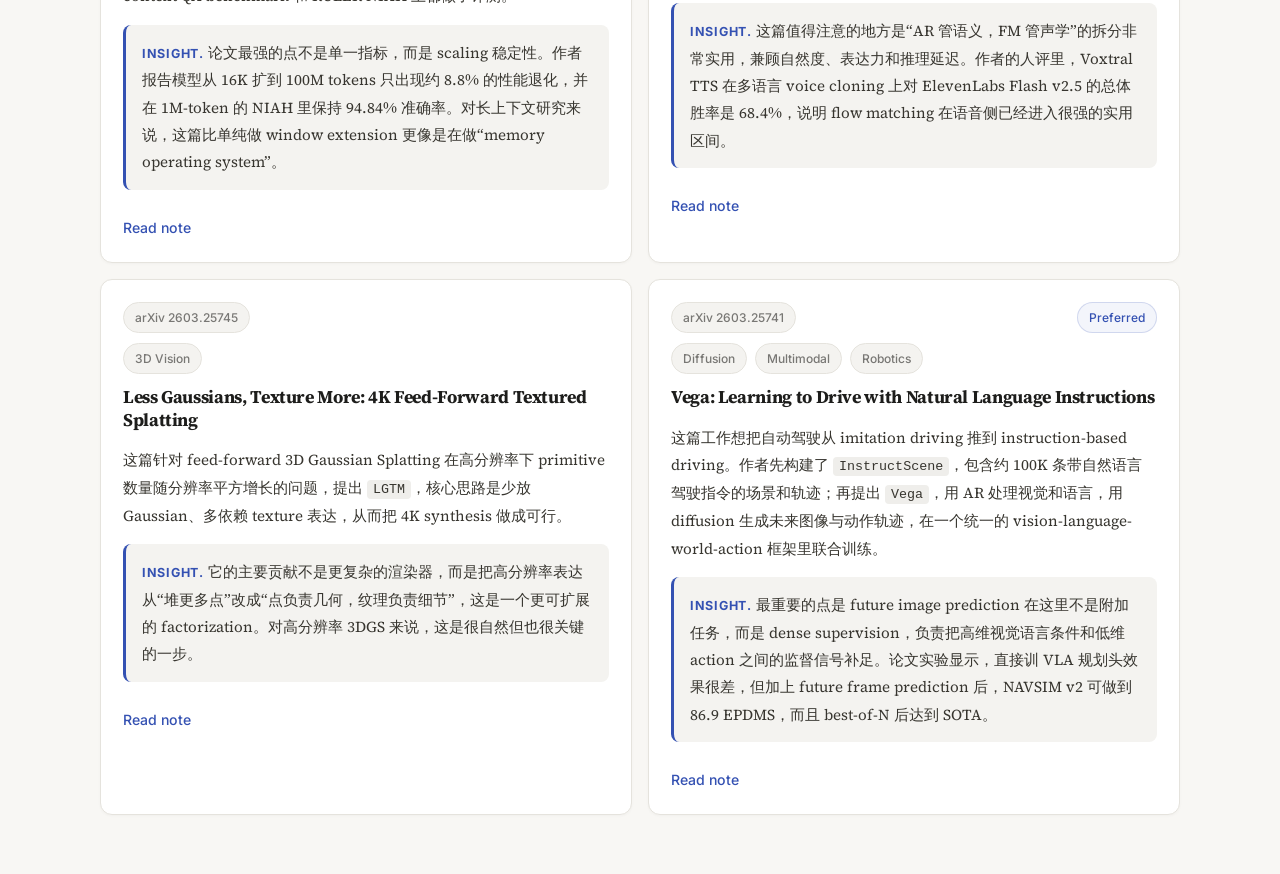
==== commit 30403c0b: "Redesign typography for better reading experience Replace IBM Plex Sans with Inter for UI, use Sourc" ====
--- a/docs/daily/2026-03-27.html
+++ b/docs/daily/2026-03-27.html
@@ -7,7 +7,7 @@
     <meta name="description" content="Hugging Face Daily Papers 2026-03-27 reading digest">
     <link rel="preconnect" href="https://fonts.googleapis.com">
     <link rel="preconnect" href="https://fonts.gstatic.com" crossorigin>
-    <link href="https://fonts.googleapis.com/css2?family=Fraunces:opsz,wght@9..144,500;9..144,700&family=Manrope:wght@400;500;600;700;800&display=swap" rel="stylesheet">
+    <link href="https://fonts.googleapis.com/css2?family=Inter:wght@400;500;600;700&family=Source+Serif+4:opsz,wght@8..60,400;8..60,600;8..60,700&display=swap" rel="stylesheet">
     <link rel="stylesheet" href="../styles.css">
   </head>
   <body>
--- a/docs/styles.css
+++ b/docs/styles.css
@@ -1,14 +1,16 @@
 :root {
-  --paper: #f3efe6;
-  --sand: #e6dcc5;
-  --line: rgba(31, 31, 26, 0.12);
-  --ink: #161714;
-  --muted: #60635d;
-  --accent: #b85a2b;
-  --forest: #1c5a4b;
-  --card: rgba(255, 252, 246, 0.84);
-  --card-strong: rgba(255, 248, 237, 0.94);
-  --shadow: 0 24px 64px rgba(69, 53, 28, 0.14);
+  --bg: #f8f7f4;
+  --surface: #ffffff;
+  --surface-muted: #f4f3f0;
+  --line: #e5e3dd;
+  --ink: #1d1d1b;
+  --ink-body: #37352f;
+  --muted: #787774;
+  --accent: #3451b2;
+  --accent-soft: rgba(52, 81, 178, 0.06);
+
+  --font-ui: "Inter", -apple-system, "PingFang SC", "Noto Sans SC", sans-serif;
+  --font-reading: "Source Serif 4", "Noto Serif SC", Georgia, "Songti SC", serif;
 }
 
 * {
@@ -17,21 +19,18 @@
 
 html {
   min-height: 100%;
-  background:
-    radial-gradient(circle at 0% 0%, rgba(184, 90, 43, 0.14), transparent 28%),
-    radial-gradient(circle at 100% 0%, rgba(28, 90, 75, 0.12), transparent 24%),
-    linear-gradient(180deg, #faf7f0 0%, #f4efe4 46%, #ece1cc 100%);
+  background: var(--bg);
+  -webkit-font-smoothing: antialiased;
+  -moz-osx-font-smoothing: grayscale;
 }
 
 body {
   margin: 0;
   color: var(--ink);
-  font-family: "Manrope", "Avenir Next", sans-serif;
-  line-height: 1.65;
-  background-image:
-    linear-gradient(rgba(31, 31, 26, 0.02) 1px, transparent 1px),
-    linear-gradient(90deg, rgba(31, 31, 26, 0.02) 1px, transparent 1px);
-  background-size: 24px 24px;
+  background: var(--bg);
+  font-family: var(--font-ui);
+  font-size: 15px;
+  line-height: 1.6;
 }
 
 a {
@@ -42,11 +41,15 @@
   display: none !important;
 }
 
+/* ── Shell ── */
+
 .page-shell {
-  width: min(1220px, calc(100% - 32px));
+  width: min(1080px, calc(100% - 40px));
   margin: 0 auto;
-  padding: 28px 0 72px;
-}
+  padding: 32px 0 64px;
+}
+
+/* ── Surface cards ── */
 
 .hero,
 .note-page,
@@ -56,27 +59,41 @@
 .filter-panel,
 .digest-ribbon,
 .hero-panel {
-  background: var(--card);
+  background: var(--surface);
   border: 1px solid var(--line);
-  box-shadow: var(--shadow);
-  backdrop-filter: blur(8px);
+  box-shadow: 0 1px 3px rgba(0, 0, 0, 0.03);
+}
+
+.hero,
+.digest-head,
+.note-page,
+.side-panel,
+.paper-card,
+.filter-panel,
+.digest-ribbon,
+.hero-panel {
+  border-radius: 12px;
 }
 
 .hero,
 .digest-head,
 .note-page {
-  border-radius: 34px;
-  padding: 34px;
-}
+  padding: 32px;
+}
+
+/* ── Eyebrow ── */
 
 .eyebrow {
-  margin: 0 0 12px;
+  margin: 0 0 10px;
   text-transform: uppercase;
-  letter-spacing: 0.18em;
-  font-size: 0.76rem;
-  color: var(--accent);
-  font-weight: 800;
-}
+  letter-spacing: 0.1em;
+  font-size: 0.7rem;
+  color: var(--muted);
+  font-weight: 600;
+  font-family: var(--font-ui);
+}
+
+/* ── Flex patterns ── */
 
 .hero-grid,
 .search-row,
@@ -87,14 +104,18 @@
   display: flex;
   align-items: flex-start;
   justify-content: space-between;
-  gap: 14px;
-}
+  gap: 12px;
+}
+
+/* ── Hero ── */
 
 .hero-grid {
   display: grid;
-  grid-template-columns: minmax(0, 1.6fr) minmax(280px, 0.9fr);
-  gap: 22px;
-}
+  grid-template-columns: minmax(0, 1.5fr) minmax(240px, 0.8fr);
+  gap: 20px;
+}
+
+/* ── Heading typography ── */
 
 .hero h1,
 .digest-head h1,
@@ -102,35 +123,64 @@
 .section-head h2,
 .filter-head h3,
 .hero-panel h2,
-.side-panel h3 {
+.side-panel h3,
+.paper-card h2,
+.content-block h2 {
   margin: 0;
-  font-family: "Fraunces", "Iowan Old Style", Georgia, serif;
-  letter-spacing: -0.03em;
-  line-height: 1.02;
+  font-family: var(--font-reading);
+  font-weight: 700;
+  letter-spacing: -0.02em;
+  line-height: 1.25;
+  color: var(--ink);
 }
 
 .hero h1 {
-  max-width: 10.5ch;
-  font-size: clamp(3rem, 6.2vw, 6rem);
+  max-width: 16ch;
+  font-size: clamp(2rem, 4vw, 2.8rem);
+}
+
+/* ── Body reading text ── */
+
+.hero-copy,
+.summary,
+.insight,
+.content-block p,
+.highlight-list,
+.hero-list {
+  font-family: var(--font-reading);
+  color: var(--ink-body);
+  line-height: 1.8;
 }
 
 .hero-copy {
-  max-width: 62ch;
-  font-size: 1.02rem;
+  max-width: 58ch;
+  font-size: 1rem;
+  margin-top: 6px;
+}
+
+/* ── Muted elements ── */
+
+.library-list,
+.empty-state,
+.meta-grid span {
   color: var(--muted);
 }
+
+/* ── Flex rows ── */
 
 .hero-meta,
 .topic-row,
 .topic-filter-row {
   display: flex;
   flex-wrap: wrap;
-  gap: 10px;
+  gap: 8px;
 }
 
 .hero-meta {
-  margin-top: 22px;
-}
+  margin-top: 20px;
+}
+
+/* ── Pills & badges ── */
 
 .hero-meta span,
 .paper-id,
@@ -141,79 +191,97 @@
   align-items: center;
   justify-content: center;
   border-radius: 999px;
-  padding: 8px 12px;
+  padding: 5px 11px;
   border: 1px solid var(--line);
-  background: rgba(255, 255, 255, 0.56);
-  font-size: 0.84rem;
-}
+  background: var(--surface-muted);
+  font-size: 0.75rem;
+  font-family: var(--font-ui);
+  font-weight: 500;
+  color: var(--muted);
+}
+
+/* ── Hero panel ── */
 
 .hero-panel {
-  border-radius: 28px;
   padding: 22px;
-  align-self: stretch;
-  background:
-    linear-gradient(145deg, rgba(255, 248, 236, 0.9), rgba(240, 233, 219, 0.85));
+  background: var(--surface-muted);
 }
 
 .hero-panel h2 {
-  margin-top: 2px;
-  font-size: 1.45rem;
+  font-size: 1.05rem;
 }
 
 .hero-list {
-  margin: 16px 0 0;
+  margin: 14px 0 0;
   padding-left: 18px;
-  color: var(--muted);
+  font-size: 0.92rem;
 }
 
 .hero-list li + li {
   margin-top: 8px;
 }
 
+/* ── Main layout ── */
+
 .layout {
   display: grid;
-  grid-template-columns: minmax(0, 1.95fr) minmax(290px, 0.9fr);
-  gap: 22px;
-  margin-top: 24px;
+  grid-template-columns: minmax(0, 1.9fr) minmax(260px, 0.8fr);
+  gap: 20px;
+  margin-top: 20px;
 }
 
 .main-column {
   min-width: 0;
 }
 
-.digest-ribbon {
-  border-radius: 28px;
-  padding: 24px;
-  background:
-    linear-gradient(180deg, rgba(255, 251, 244, 0.92), rgba(246, 238, 224, 0.84));
+.digest-ribbon,
+.filter-panel,
+.side-panel {
+  padding: 20px;
 }
 
 .section-head {
   align-items: flex-end;
 }
+
+.section-head h2 {
+  font-size: 1.3rem;
+}
+
+/* ── Links ── */
 
 .ghost-link,
 .card-link,
 .top-nav a {
+  color: var(--accent);
   text-decoration: none;
-  border-bottom: 1px solid currentColor;
-}
+  font-family: var(--font-ui);
+  font-weight: 500;
+  font-size: 0.88rem;
+}
+
+.ghost-link:hover,
+.card-link:hover,
+.top-nav a:hover {
+  text-decoration: underline;
+}
+
+/* ── Highlight list ── */
 
 .highlight-list {
   margin: 14px 0 0;
-  padding-left: 18px;
-  color: var(--muted);
+  padding-left: 20px;
+  font-size: 0.95rem;
 }
 
 .highlight-list li + li {
   margin-top: 8px;
 }
 
+/* ── Filter panel ── */
+
 .filter-panel {
-  margin-top: 18px;
-  border-radius: 28px;
-  padding: 20px;
-  background: var(--card-strong);
+  margin-top: 16px;
 }
 
 .filter-head {
@@ -221,7 +289,7 @@
 }
 
 .filter-head h3 {
-  font-size: 1.25rem;
+  font-size: 1rem;
 }
 
 .search-row {
@@ -231,66 +299,63 @@
 .search-input {
   flex: 1;
   min-width: 0;
-  border-radius: 16px;
+  border-radius: 8px;
   border: 1px solid var(--line);
-  padding: 14px 16px;
+  padding: 10px 14px;
   font: inherit;
+  font-size: 0.92rem;
   color: var(--ink);
-  background: rgba(255, 255, 255, 0.78);
+  background: #fff;
+  transition: border-color 0.15s, box-shadow 0.15s;
 }
 
 .search-input:focus {
-  outline: 2px solid rgba(184, 90, 43, 0.18);
-  outline-offset: 2px;
+  outline: none;
+  border-color: var(--accent);
+  box-shadow: 0 0 0 3px var(--accent-soft);
 }
 
 .topic-pill,
 .filter-toggle {
   cursor: pointer;
   font: inherit;
-  color: inherit;
+  font-family: var(--font-ui);
+  font-size: 0.75rem;
+  font-weight: 500;
+  color: var(--muted);
+  transition: background 0.12s, color 0.12s, border-color 0.12s;
 }
 
 .badge-accent,
 .topic-pill.is-active,
 .filter-toggle.is-active {
-  background: rgba(184, 90, 43, 0.12);
+  background: var(--accent-soft);
   color: var(--accent);
-  border-color: rgba(184, 90, 43, 0.22);
+  border-color: rgba(52, 81, 178, 0.18);
 }
 
 .topic-filter-row {
-  margin-top: 14px;
-}
+  margin-top: 12px;
+}
+
+/* ── Card grid ── */
 
 .card-grid {
   display: grid;
   grid-template-columns: repeat(12, minmax(0, 1fr));
-  gap: 18px;
-  margin-top: 22px;
+  gap: 16px;
+  margin-top: 18px;
 }
 
 .paper-card {
   grid-column: span 6;
-  border-radius: 28px;
   padding: 22px;
-  position: relative;
-  overflow: hidden;
-  background:
-    linear-gradient(180deg, rgba(255, 252, 246, 0.94), rgba(249, 241, 228, 0.82));
-}
-
-.paper-card::before {
-  content: "";
-  position: absolute;
-  inset: 0 0 auto;
-  height: 4px;
-  background: linear-gradient(90deg, var(--accent), rgba(184, 90, 43, 0));
-}
-
-.paper-card.is-preferred {
-  background:
-    linear-gradient(145deg, rgba(255, 248, 239, 0.98), rgba(244, 236, 222, 0.92));
+  background: var(--surface);
+  transition: box-shadow 0.2s;
+}
+
+.paper-card:hover {
+  box-shadow: 0 2px 12px rgba(0, 0, 0, 0.06);
 }
 
 .paper-card.is-preferred:nth-of-type(1) {
@@ -298,59 +363,67 @@
 }
 
 .paper-card h2 {
-  margin: 14px 0 10px;
-  font-family: "Fraunces", Georgia, serif;
-  font-size: clamp(1.25rem, 2vw, 1.7rem);
-  line-height: 1.12;
+  margin: 12px 0 10px;
+  font-size: clamp(1.08rem, 1.4vw, 1.25rem);
 }
 
 .paper-card h2 a {
   text-decoration: none;
 }
 
+.paper-card h2 a:hover {
+  color: var(--accent);
+}
+
 .summary,
-.insight,
-.library-list,
-.empty-state,
-.content-block p,
-.meta-grid span {
-  color: var(--muted);
+.insight {
+  font-size: 0.95rem;
 }
 
 .summary {
   margin-bottom: 12px;
 }
 
+.insight {
+  padding: 14px 16px;
+  background: var(--surface-muted);
+  border-radius: 8px;
+  border-left: 3px solid var(--accent);
+}
+
+.insight strong {
+  font-family: var(--font-ui);
+  font-size: 0.78rem;
+  text-transform: uppercase;
+  letter-spacing: 0.06em;
+  color: var(--accent);
+}
+
 .topic-row {
-  margin-top: 14px;
-}
-
-.topic-pill {
-  background: rgba(255, 255, 255, 0.72);
+  margin-top: 10px;
 }
 
 .paper-card code,
 .note-page code,
 .highlight-list code {
   font-family: "SFMono-Regular", "Menlo", monospace;
-  background: rgba(22, 23, 20, 0.06);
-  border-radius: 8px;
+  font-size: 0.88em;
+  background: #efeeeb;
+  border-radius: 4px;
   padding: 2px 6px;
 }
 
 .card-link {
   display: inline-block;
-  margin-top: 10px;
-}
+  margin-top: 12px;
+  font-size: 0.88rem;
+}
+
+/* ── Sidebar ── */
 
 .side-column {
   display: grid;
-  gap: 18px;
-}
-
-.side-panel {
-  border-radius: 28px;
-  padding: 24px;
+  gap: 16px;
 }
 
 .library-list {
@@ -362,38 +435,55 @@
 .library-list li {
   padding: 10px 0;
   border-bottom: 1px solid var(--line);
+  font-size: 0.9rem;
+}
+
+.library-list li a {
+  text-decoration: none;
+  font-family: var(--font-reading);
+  color: var(--ink-body);
+}
+
+.library-list li a:hover {
+  color: var(--accent);
 }
 
 .library-list li span {
-  font-size: 0.84rem;
+  font-size: 0.75rem;
   text-align: right;
+  color: var(--muted);
 }
 
 .empty-state {
-  margin-top: 18px;
+  margin-top: 16px;
   padding: 14px 16px;
-  border-radius: 16px;
+  border-radius: 8px;
   border: 1px dashed var(--line);
-  background: rgba(255, 255, 255, 0.5);
-}
+  background: var(--surface-muted);
+  font-size: 0.92rem;
+}
+
+/* ── Note page (paper detail) ── */
 
 .note-shell {
-  max-width: 1020px;
+  max-width: 860px;
 }
 
 .top-nav {
-  margin-bottom: 14px;
+  margin-bottom: 16px;
+  font-size: 0.88rem;
 }
 
 .note-hero {
   display: grid;
-  grid-template-columns: minmax(0, 1.3fr) minmax(260px, 0.7fr);
+  grid-template-columns: minmax(0, 1.3fr) minmax(220px, 0.7fr);
   gap: 24px;
   align-items: start;
 }
 
 .note-main h1 {
-  font-size: clamp(2.4rem, 5vw, 4.3rem);
+  font-size: clamp(1.6rem, 3.5vw, 2.2rem);
+  line-height: 1.3;
 }
 
 .note-meta-rail .meta-grid {
@@ -401,36 +491,62 @@
   grid-template-columns: 1fr;
 }
 
-.note-page {
-  background:
-    linear-gradient(180deg, rgba(255, 252, 246, 0.96), rgba(246, 238, 224, 0.9));
-}
+.meta-grid {
+  display: grid;
+  grid-template-columns: repeat(auto-fit, minmax(180px, 1fr));
+  gap: 10px;
+}
+
+.meta-grid div {
+  padding: 14px;
+  border-radius: 8px;
+  border: 1px solid var(--line);
+  background: var(--surface-muted);
+}
+
+.meta-grid span {
+  display: block;
+  font-size: 0.68rem;
+  margin-bottom: 4px;
+  text-transform: uppercase;
+  letter-spacing: 0.08em;
+  font-family: var(--font-ui);
+  font-weight: 600;
+}
+
+.meta-grid strong {
+  font-size: 0.92rem;
+  font-family: var(--font-ui);
+}
+
+.meta-grid strong a {
+  color: var(--accent);
+  text-decoration: none;
+}
+
+/* ── Content blocks ── */
 
 .content-block {
   margin-top: 28px;
-  padding-top: 22px;
+  padding-top: 24px;
   border-top: 1px solid var(--line);
 }
 
-.content-block-emphasis {
-  position: relative;
-}
-
 .content-block-emphasis::before {
-  content: "01";
-  position: absolute;
-  top: 8px;
-  right: 0;
-  font-family: "Fraunces", Georgia, serif;
-  font-size: 2.4rem;
-  color: rgba(184, 90, 43, 0.14);
+  display: none;
 }
 
 .content-block h2 {
-  margin: 0 0 12px;
-  font-family: "Fraunces", Georgia, serif;
-  font-size: 1.5rem;
-}
+  font-size: 1.15rem;
+  margin-bottom: 12px;
+}
+
+.content-block p {
+  font-size: 1rem;
+  line-height: 1.85;
+}
+
+/* ── Responsive ── */
 
 @media (max-width: 980px) {
   .layout,
@@ -447,25 +563,21 @@
 
 @media (max-width: 720px) {
   .page-shell {
-    width: min(100% - 20px, 1220px);
+    width: min(100% - 24px, 1080px);
     padding-top: 20px;
   }
 
   .hero,
   .digest-head,
   .note-page {
-    padding: 24px;
-    border-radius: 24px;
-  }
-
-  .paper-card,
-  .side-panel,
-  .filter-panel,
-  .digest-ribbon {
-    border-radius: 22px;
+    padding: 22px;
   }
 
   .search-row {
     flex-direction: column;
   }
-}
+
+  .paper-card {
+    padding: 18px;
+  }
+}
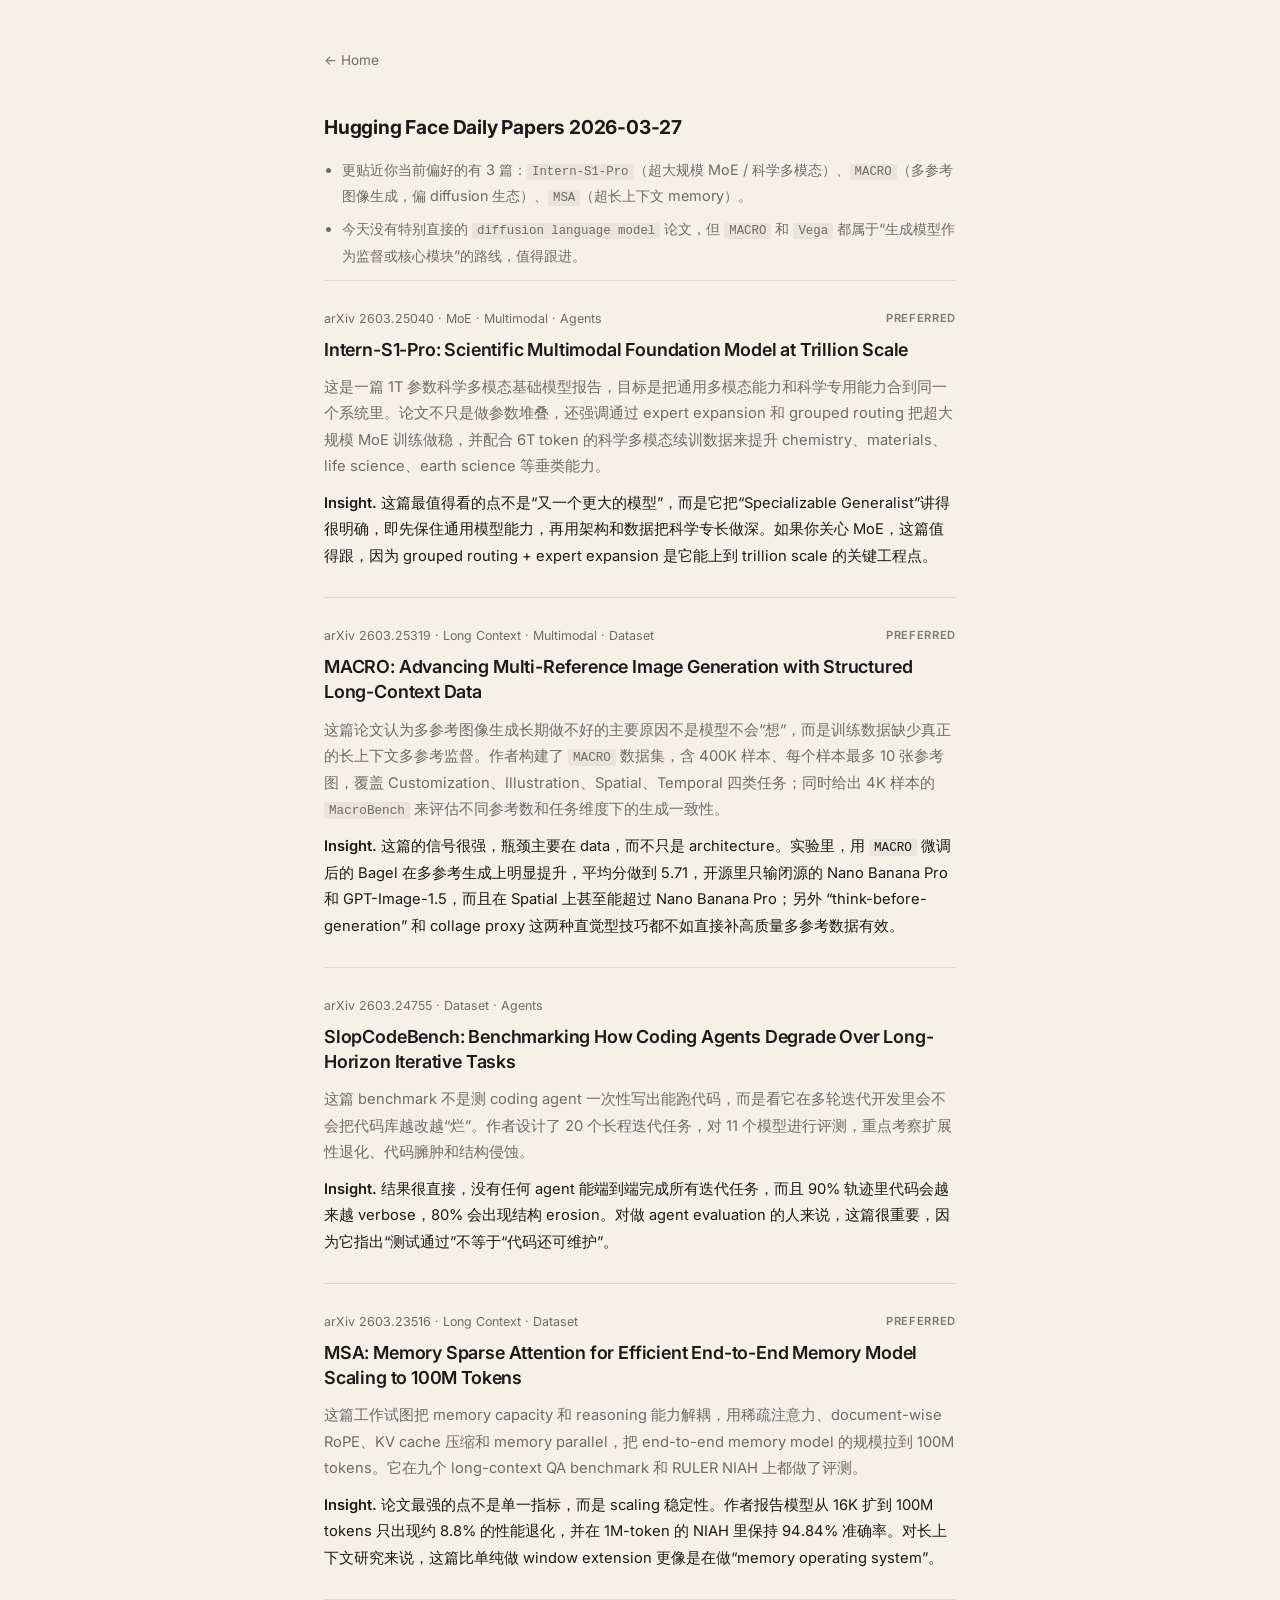
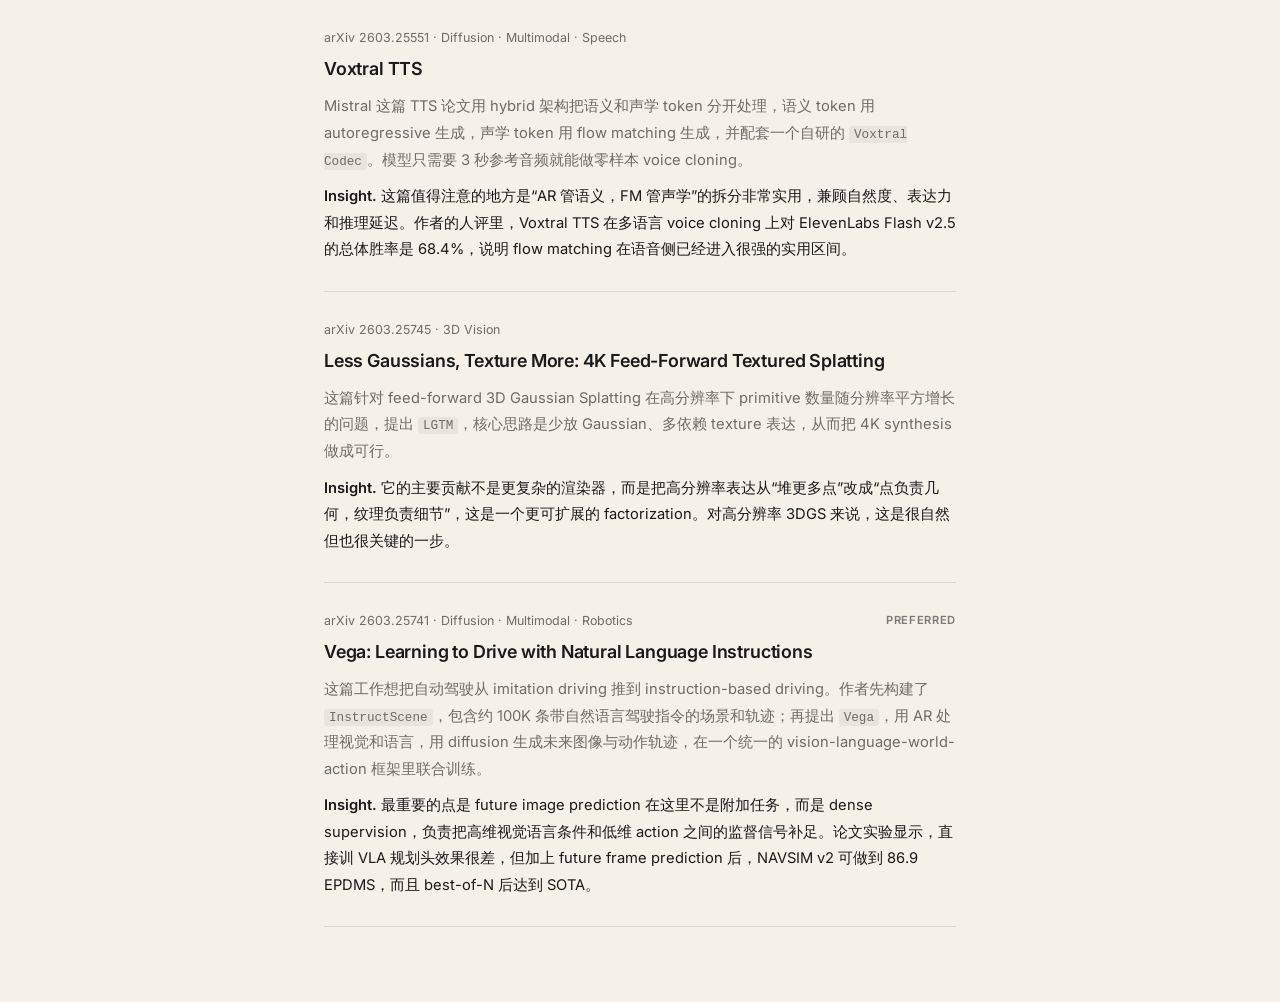
==== commit 08819653: "Redesign to minimal Claude-inspired aesthetic Single column layout, warm cream background, Inter onl" ====
--- a/docs/daily/2026-03-27.html
+++ b/docs/daily/2026-03-27.html
@@ -7,106 +7,93 @@
     <meta name="description" content="Hugging Face Daily Papers 2026-03-27 reading digest">
     <link rel="preconnect" href="https://fonts.googleapis.com">
     <link rel="preconnect" href="https://fonts.gstatic.com" crossorigin>
-    <link href="https://fonts.googleapis.com/css2?family=Inter:wght@400;500;600;700&family=Source+Serif+4:opsz,wght@8..60,400;8..60,600;8..60,700&display=swap" rel="stylesheet">
+    <link href="https://fonts.googleapis.com/css2?family=Inter:wght@400;500;600;700&display=swap" rel="stylesheet">
     <link rel="stylesheet" href="../styles.css">
   </head>
   <body>
     
-    <div class="page-shell">
-      <nav class="top-nav">
-        <a href="../index.html">Home</a>
+    <div class="container">
+      <nav class="back-nav">
+        <a href="../index.html">&larr; Home</a>
       </nav>
-      <section class="digest-head">
-        <p class="eyebrow">Digest View</p>
+      <header class="digest-header">
         <h1>Hugging Face Daily Papers 2026-03-27</h1>
-        <ul class="highlight-list"><li>更贴近你当前偏好的有 3 篇：<code>Intern-S1-Pro</code>（超大规模 MoE / 科学多模态）、<code>MACRO</code>（多参考图像生成，偏 diffusion 生态）、<code>MSA</code>（超长上下文 memory）。</li>
+        <ul class="highlights"><li>更贴近你当前偏好的有 3 篇：<code>Intern-S1-Pro</code>（超大规模 MoE / 科学多模态）、<code>MACRO</code>（多参考图像生成，偏 diffusion 生态）、<code>MSA</code>（超长上下文 memory）。</li>
 <li>今天没有特别直接的 <code>diffusion language model</code> 论文，但 <code>MACRO</code> 和 <code>Vega</code> 都属于“生成模型作为监督或核心模块”的路线，值得跟进。</li></ul>
-      </section>
-      <section class="card-grid">
-    <article class="paper-card is-preferred" data-title="intern-s1-pro: scientific multimodal foundation model at trillion scale" data-tags="moe,multimodal,agents" data-preferred="true">
-      <div class="card-top">
-        <span class="paper-id">arXiv 2603.25040</span>
-        <span class="badge badge-accent">Preferred</span>
+      </header>
+      <main>
+        
+    <article class="paper-card" data-title="intern-s1-pro: scientific multimodal foundation model at trillion scale" data-tags="moe,multimodal,agents" data-preferred="true">
+      <div class="paper-head">
+        <span class="paper-meta">arXiv 2603.25040 · MoE · Multimodal · Agents</span>
+        <span class="preferred-mark">Preferred</span>
       </div>
-      <div class="topic-row"><span class="topic-pill" data-tag="MoE">MoE</span><span class="topic-pill" data-tag="Multimodal">Multimodal</span><span class="topic-pill" data-tag="Agents">Agents</span></div>
       <h2><a href="../papers/intern-s1-pro-scientific-multimodal-foundation-model-at-trillion-scale.html">Intern-S1-Pro: Scientific Multimodal Foundation Model at Trillion Scale</a></h2>
       <p class="summary">这是一篇 1T 参数科学多模态基础模型报告，目标是把通用多模态能力和科学专用能力合到同一个系统里。论文不只是做参数堆叠，还强调通过 expert expansion 和 grouped routing 把超大规模 MoE 训练做稳，并配合 6T token 的科学多模态续训数据来提升 chemistry、materials、life science、earth science 等垂类能力。</p>
       <p class="insight"><strong>Insight.</strong> 这篇最值得看的点不是“又一个更大的模型”，而是它把“Specializable Generalist”讲得很明确，即先保住通用模型能力，再用架构和数据把科学专长做深。如果你关心 MoE，这篇值得跟，因为 grouped routing + expert expansion 是它能上到 trillion scale 的关键工程点。</p>
-      <a class="card-link" href="../papers/intern-s1-pro-scientific-multimodal-foundation-model-at-trillion-scale.html">Read note</a>
     </article>
     
-    <article class="paper-card is-preferred" data-title="macro: advancing multi-reference image generation with structured long-context data" data-tags="long context,multimodal,dataset" data-preferred="true">
-      <div class="card-top">
-        <span class="paper-id">arXiv 2603.25319</span>
-        <span class="badge badge-accent">Preferred</span>
+    <article class="paper-card" data-title="macro: advancing multi-reference image generation with structured long-context data" data-tags="long context,multimodal,dataset" data-preferred="true">
+      <div class="paper-head">
+        <span class="paper-meta">arXiv 2603.25319 · Long Context · Multimodal · Dataset</span>
+        <span class="preferred-mark">Preferred</span>
       </div>
-      <div class="topic-row"><span class="topic-pill" data-tag="Long Context">Long Context</span><span class="topic-pill" data-tag="Multimodal">Multimodal</span><span class="topic-pill" data-tag="Dataset">Dataset</span></div>
       <h2><a href="../papers/macro-advancing-multi-reference-image-generation-with-structured-long-context-data.html">MACRO: Advancing Multi-Reference Image Generation with Structured Long-Context Data</a></h2>
       <p class="summary">这篇论文认为多参考图像生成长期做不好的主要原因不是模型不会“想”，而是训练数据缺少真正的长上下文多参考监督。作者构建了 <code>MACRO</code> 数据集，含 400K 样本、每个样本最多 10 张参考图，覆盖 Customization、Illustration、Spatial、Temporal 四类任务；同时给出 4K 样本的 <code>MacroBench</code> 来评估不同参考数和任务维度下的生成一致性。</p>
       <p class="insight"><strong>Insight.</strong> 这篇的信号很强，瓶颈主要在 data，而不只是 architecture。实验里，用 <code>MACRO</code> 微调后的 Bagel 在多参考生成上明显提升，平均分做到 5.71，开源里只输闭源的 Nano Banana Pro 和 GPT-Image-1.5，而且在 Spatial 上甚至能超过 Nano Banana Pro；另外 “think-before-generation” 和 collage proxy 这两种直觉型技巧都不如直接补高质量多参考数据有效。</p>
-      <a class="card-link" href="../papers/macro-advancing-multi-reference-image-generation-with-structured-long-context-data.html">Read note</a>
     </article>
     
     <article class="paper-card" data-title="slopcodebench: benchmarking how coding agents degrade over long-horizon iterative tasks" data-tags="dataset,agents" data-preferred="false">
-      <div class="card-top">
-        <span class="paper-id">arXiv 2603.24755</span>
+      <div class="paper-head">
+        <span class="paper-meta">arXiv 2603.24755 · Dataset · Agents</span>
         
       </div>
-      <div class="topic-row"><span class="topic-pill" data-tag="Dataset">Dataset</span><span class="topic-pill" data-tag="Agents">Agents</span></div>
       <h2><a href="../papers/slopcodebench-benchmarking-how-coding-agents-degrade-over-long-horizon-iterative-tasks.html">SlopCodeBench: Benchmarking How Coding Agents Degrade Over Long-Horizon Iterative Tasks</a></h2>
       <p class="summary">这篇 benchmark 不是测 coding agent 一次性写出能跑代码，而是看它在多轮迭代开发里会不会把代码库越改越“烂”。作者设计了 20 个长程迭代任务，对 11 个模型进行评测，重点考察扩展性退化、代码臃肿和结构侵蚀。</p>
       <p class="insight"><strong>Insight.</strong> 结果很直接，没有任何 agent 能端到端完成所有迭代任务，而且 90% 轨迹里代码会越来越 verbose，80% 会出现结构 erosion。对做 agent evaluation 的人来说，这篇很重要，因为它指出“测试通过”不等于“代码还可维护”。</p>
-      <a class="card-link" href="../papers/slopcodebench-benchmarking-how-coding-agents-degrade-over-long-horizon-iterative-tasks.html">Read note</a>
     </article>
     
-    <article class="paper-card is-preferred" data-title="msa: memory sparse attention for efficient end-to-end memory model scaling to 100m tokens" data-tags="long context,dataset" data-preferred="true">
-      <div class="card-top">
-        <span class="paper-id">arXiv 2603.23516</span>
-        <span class="badge badge-accent">Preferred</span>
+    <article class="paper-card" data-title="msa: memory sparse attention for efficient end-to-end memory model scaling to 100m tokens" data-tags="long context,dataset" data-preferred="true">
+      <div class="paper-head">
+        <span class="paper-meta">arXiv 2603.23516 · Long Context · Dataset</span>
+        <span class="preferred-mark">Preferred</span>
       </div>
-      <div class="topic-row"><span class="topic-pill" data-tag="Long Context">Long Context</span><span class="topic-pill" data-tag="Dataset">Dataset</span></div>
       <h2><a href="../papers/msa-memory-sparse-attention-for-efficient-end-to-end-memory-model-scaling-to-100m-tokens.html">MSA: Memory Sparse Attention for Efficient End-to-End Memory Model Scaling to 100M Tokens</a></h2>
       <p class="summary">这篇工作试图把 memory capacity 和 reasoning 能力解耦，用稀疏注意力、document-wise RoPE、KV cache 压缩和 memory parallel，把 end-to-end memory model 的规模拉到 100M tokens。它在九个 long-context QA benchmark 和 RULER NIAH 上都做了评测。</p>
       <p class="insight"><strong>Insight.</strong> 论文最强的点不是单一指标，而是 scaling 稳定性。作者报告模型从 16K 扩到 100M tokens 只出现约 8.8% 的性能退化，并在 1M-token 的 NIAH 里保持 94.84% 准确率。对长上下文研究来说，这篇比单纯做 window extension 更像是在做“memory operating system”。</p>
-      <a class="card-link" href="../papers/msa-memory-sparse-attention-for-efficient-end-to-end-memory-model-scaling-to-100m-tokens.html">Read note</a>
     </article>
     
     <article class="paper-card" data-title="voxtral tts" data-tags="diffusion,multimodal,speech" data-preferred="false">
-      <div class="card-top">
-        <span class="paper-id">arXiv 2603.25551</span>
+      <div class="paper-head">
+        <span class="paper-meta">arXiv 2603.25551 · Diffusion · Multimodal · Speech</span>
         
       </div>
-      <div class="topic-row"><span class="topic-pill" data-tag="Diffusion">Diffusion</span><span class="topic-pill" data-tag="Multimodal">Multimodal</span><span class="topic-pill" data-tag="Speech">Speech</span></div>
       <h2><a href="../papers/voxtral-tts.html">Voxtral TTS</a></h2>
       <p class="summary">Mistral 这篇 TTS 论文用 hybrid 架构把语义和声学 token 分开处理，语义 token 用 autoregressive 生成，声学 token 用 flow matching 生成，并配套一个自研的 <code>Voxtral Codec</code>。模型只需要 3 秒参考音频就能做零样本 voice cloning。</p>
       <p class="insight"><strong>Insight.</strong> 这篇值得注意的地方是“AR 管语义，FM 管声学”的拆分非常实用，兼顾自然度、表达力和推理延迟。作者的人评里，Voxtral TTS 在多语言 voice cloning 上对 ElevenLabs Flash v2.5 的总体胜率是 68.4%，说明 flow matching 在语音侧已经进入很强的实用区间。</p>
-      <a class="card-link" href="../papers/voxtral-tts.html">Read note</a>
     </article>
     
     <article class="paper-card" data-title="less gaussians, texture more: 4k feed-forward textured splatting" data-tags="3d vision" data-preferred="false">
-      <div class="card-top">
-        <span class="paper-id">arXiv 2603.25745</span>
+      <div class="paper-head">
+        <span class="paper-meta">arXiv 2603.25745 · 3D Vision</span>
         
       </div>
-      <div class="topic-row"><span class="topic-pill" data-tag="3D Vision">3D Vision</span></div>
       <h2><a href="../papers/less-gaussians-texture-more-4k-feed-forward-textured-splatting.html">Less Gaussians, Texture More: 4K Feed-Forward Textured Splatting</a></h2>
       <p class="summary">这篇针对 feed-forward 3D Gaussian Splatting 在高分辨率下 primitive 数量随分辨率平方增长的问题，提出 <code>LGTM</code>，核心思路是少放 Gaussian、多依赖 texture 表达，从而把 4K synthesis 做成可行。</p>
       <p class="insight"><strong>Insight.</strong> 它的主要贡献不是更复杂的渲染器，而是把高分辨率表达从“堆更多点”改成“点负责几何，纹理负责细节”，这是一个更可扩展的 factorization。对高分辨率 3DGS 来说，这是很自然但也很关键的一步。</p>
-      <a class="card-link" href="../papers/less-gaussians-texture-more-4k-feed-forward-textured-splatting.html">Read note</a>
     </article>
     
-    <article class="paper-card is-preferred" data-title="vega: learning to drive with natural language instructions" data-tags="diffusion,multimodal,robotics" data-preferred="true">
-      <div class="card-top">
-        <span class="paper-id">arXiv 2603.25741</span>
-        <span class="badge badge-accent">Preferred</span>
+    <article class="paper-card" data-title="vega: learning to drive with natural language instructions" data-tags="diffusion,multimodal,robotics" data-preferred="true">
+      <div class="paper-head">
+        <span class="paper-meta">arXiv 2603.25741 · Diffusion · Multimodal · Robotics</span>
+        <span class="preferred-mark">Preferred</span>
       </div>
-      <div class="topic-row"><span class="topic-pill" data-tag="Diffusion">Diffusion</span><span class="topic-pill" data-tag="Multimodal">Multimodal</span><span class="topic-pill" data-tag="Robotics">Robotics</span></div>
       <h2><a href="../papers/vega-learning-to-drive-with-natural-language-instructions.html">Vega: Learning to Drive with Natural Language Instructions</a></h2>
       <p class="summary">这篇工作想把自动驾驶从 imitation driving 推到 instruction-based driving。作者先构建了 <code>InstructScene</code>，包含约 100K 条带自然语言驾驶指令的场景和轨迹；再提出 <code>Vega</code>，用 AR 处理视觉和语言，用 diffusion 生成未来图像与动作轨迹，在一个统一的 vision-language-world-action 框架里联合训练。</p>
       <p class="insight"><strong>Insight.</strong> 最重要的点是 future image prediction 在这里不是附加任务，而是 dense supervision，负责把高维视觉语言条件和低维 action 之间的监督信号补足。论文实验显示，直接训 VLA 规划头效果很差，但加上 future frame prediction 后，NAVSIM v2 可做到 86.9 EPDMS，而且 best-of-N 后达到 SOTA。</p>
-      <a class="card-link" href="../papers/vega-learning-to-drive-with-natural-language-instructions.html">Read note</a>
     </article>
-    </section>
+    
+      </main>
     </div>
     
     <script src="../app.js"></script>
--- a/docs/styles.css
+++ b/docs/styles.css
@@ -1,21 +1,12 @@
 :root {
-  --bg: #f8f7f4;
-  --surface: #ffffff;
-  --surface-muted: #f4f3f0;
-  --line: #e5e3dd;
-  --ink: #1d1d1b;
-  --ink-body: #37352f;
-  --muted: #787774;
-  --accent: #3451b2;
-  --accent-soft: rgba(52, 81, 178, 0.06);
-
-  --font-ui: "Inter", -apple-system, "PingFang SC", "Noto Sans SC", sans-serif;
-  --font-reading: "Source Serif 4", "Noto Serif SC", Georgia, "Songti SC", serif;
-}
-
-* {
-  box-sizing: border-box;
-}
+  --bg: #f5f0e8;
+  --ink: #1a1a1a;
+  --secondary: #6f6b66;
+  --border: #ddd8d0;
+  --font: "Inter", -apple-system, "PingFang SC", "Noto Sans SC", system-ui, sans-serif;
+}
+
+* { box-sizing: border-box; }
 
 html {
   min-height: 100%;
@@ -28,343 +19,149 @@
   margin: 0;
   color: var(--ink);
   background: var(--bg);
-  font-family: var(--font-ui);
+  font-family: var(--font);
   font-size: 15px;
   line-height: 1.6;
 }
 
-a {
-  color: inherit;
-}
-
-[hidden] {
-  display: none !important;
-}
-
-/* ── Shell ── */
-
-.page-shell {
-  width: min(1080px, calc(100% - 40px));
+a { color: inherit; }
+[hidden] { display: none !important; }
+
+/* ── Layout ── */
+
+.container {
+  max-width: 680px;
   margin: 0 auto;
-  padding: 32px 0 64px;
-}
-
-/* ── Surface cards ── */
-
-.hero,
-.note-page,
-.digest-head,
-.side-panel,
-.paper-card,
-.filter-panel,
-.digest-ribbon,
-.hero-panel {
-  background: var(--surface);
-  border: 1px solid var(--line);
-  box-shadow: 0 1px 3px rgba(0, 0, 0, 0.03);
-}
-
-.hero,
-.digest-head,
-.note-page,
-.side-panel,
-.paper-card,
-.filter-panel,
-.digest-ribbon,
-.hero-panel {
-  border-radius: 12px;
-}
-
-.hero,
-.digest-head,
-.note-page {
-  padding: 32px;
-}
-
-/* ── Eyebrow ── */
-
-.eyebrow {
-  margin: 0 0 10px;
-  text-transform: uppercase;
-  letter-spacing: 0.1em;
-  font-size: 0.7rem;
-  color: var(--muted);
-  font-weight: 600;
-  font-family: var(--font-ui);
-}
-
-/* ── Flex patterns ── */
-
-.hero-grid,
-.search-row,
-.card-top,
-.top-nav,
-.library-list li,
-.section-head {
+  padding: 48px 24px 80px;
+}
+
+/* ── Site header ── */
+
+.site-header {
+  margin-bottom: 40px;
+}
+
+.site-header h1 {
+  font-size: 0.95rem;
+  font-weight: 600;
+  margin: 0;
+  letter-spacing: 0.01em;
+}
+
+.site-header .subtitle {
+  color: var(--secondary);
+  font-size: 0.84rem;
+  margin: 4px 0 0;
+}
+
+/* ── Search & filter ── */
+
+.search-bar {
   display: flex;
-  align-items: flex-start;
-  justify-content: space-between;
-  gap: 12px;
-}
-
-/* ── Hero ── */
-
-.hero-grid {
-  display: grid;
-  grid-template-columns: minmax(0, 1.5fr) minmax(240px, 0.8fr);
-  gap: 20px;
-}
-
-/* ── Heading typography ── */
-
-.hero h1,
-.digest-head h1,
-.note-page h1,
-.section-head h2,
-.filter-head h3,
-.hero-panel h2,
-.side-panel h3,
-.paper-card h2,
-.content-block h2 {
-  margin: 0;
-  font-family: var(--font-reading);
-  font-weight: 700;
-  letter-spacing: -0.02em;
-  line-height: 1.25;
+  gap: 8px;
+  margin-bottom: 12px;
+}
+
+.search-bar input {
+  flex: 1;
+  min-width: 0;
+  padding: 8px 12px;
+  border: 1px solid var(--border);
+  border-radius: 8px;
+  background: rgba(255, 255, 255, 0.45);
+  font: inherit;
+  font-size: 0.88rem;
   color: var(--ink);
-}
-
-.hero h1 {
-  max-width: 16ch;
-  font-size: clamp(2rem, 4vw, 2.8rem);
-}
-
-/* ── Body reading text ── */
-
-.hero-copy,
-.summary,
-.insight,
-.content-block p,
-.highlight-list,
-.hero-list {
-  font-family: var(--font-reading);
-  color: var(--ink-body);
-  line-height: 1.8;
-}
-
-.hero-copy {
-  max-width: 58ch;
-  font-size: 1rem;
-  margin-top: 6px;
-}
-
-/* ── Muted elements ── */
-
-.library-list,
-.empty-state,
-.meta-grid span {
-  color: var(--muted);
-}
-
-/* ── Flex rows ── */
-
-.hero-meta,
-.topic-row,
+  outline: none;
+  transition: border-color 0.15s;
+}
+
+.search-bar input:focus {
+  border-color: var(--secondary);
+}
+
+.filter-toggle {
+  padding: 8px 14px;
+  border: 1px solid var(--border);
+  border-radius: 8px;
+  background: transparent;
+  font: inherit;
+  font-size: 0.82rem;
+  color: var(--secondary);
+  cursor: pointer;
+  white-space: nowrap;
+  transition: all 0.15s;
+}
+
+.filter-toggle.is-active {
+  background: var(--ink);
+  color: var(--bg);
+  border-color: var(--ink);
+}
+
 .topic-filter-row {
   display: flex;
   flex-wrap: wrap;
+  gap: 6px;
+  margin-bottom: 40px;
+}
+
+.topic-pill {
+  padding: 4px 10px;
+  border: 1px solid var(--border);
+  border-radius: 999px;
+  background: transparent;
+  font: inherit;
+  font-size: 0.78rem;
+  color: var(--secondary);
+  cursor: pointer;
+  transition: all 0.15s;
+}
+
+.topic-pill.is-active {
+  background: var(--ink);
+  color: var(--bg);
+  border-color: var(--ink);
+}
+
+/* ── Paper list ── */
+
+.paper-card {
+  padding: 28px 0;
+  border-top: 1px solid var(--border);
+}
+
+.paper-card:last-child {
+  border-bottom: 1px solid var(--border);
+}
+
+.paper-head {
+  display: flex;
+  align-items: center;
+  justify-content: space-between;
   gap: 8px;
-}
-
-.hero-meta {
-  margin-top: 20px;
-}
-
-/* ── Pills & badges ── */
-
-.hero-meta span,
-.paper-id,
-.badge,
-.topic-pill,
-.filter-toggle {
-  display: inline-flex;
-  align-items: center;
-  justify-content: center;
-  border-radius: 999px;
-  padding: 5px 11px;
-  border: 1px solid var(--line);
-  background: var(--surface-muted);
-  font-size: 0.75rem;
-  font-family: var(--font-ui);
-  font-weight: 500;
-  color: var(--muted);
-}
-
-/* ── Hero panel ── */
-
-.hero-panel {
-  padding: 22px;
-  background: var(--surface-muted);
-}
-
-.hero-panel h2 {
-  font-size: 1.05rem;
-}
-
-.hero-list {
-  margin: 14px 0 0;
-  padding-left: 18px;
-  font-size: 0.92rem;
-}
-
-.hero-list li + li {
-  margin-top: 8px;
-}
-
-/* ── Main layout ── */
-
-.layout {
-  display: grid;
-  grid-template-columns: minmax(0, 1.9fr) minmax(260px, 0.8fr);
-  gap: 20px;
-  margin-top: 20px;
-}
-
-.main-column {
-  min-width: 0;
-}
-
-.digest-ribbon,
-.filter-panel,
-.side-panel {
-  padding: 20px;
-}
-
-.section-head {
-  align-items: flex-end;
-}
-
-.section-head h2 {
-  font-size: 1.3rem;
-}
-
-/* ── Links ── */
-
-.ghost-link,
-.card-link,
-.top-nav a {
-  color: var(--accent);
-  text-decoration: none;
-  font-family: var(--font-ui);
-  font-weight: 500;
-  font-size: 0.88rem;
-}
-
-.ghost-link:hover,
-.card-link:hover,
-.top-nav a:hover {
-  text-decoration: underline;
-}
-
-/* ── Highlight list ── */
-
-.highlight-list {
-  margin: 14px 0 0;
-  padding-left: 20px;
-  font-size: 0.95rem;
-}
-
-.highlight-list li + li {
-  margin-top: 8px;
-}
-
-/* ── Filter panel ── */
-
-.filter-panel {
-  margin-top: 16px;
-}
-
-.filter-head {
-  margin-bottom: 14px;
-}
-
-.filter-head h3 {
-  font-size: 1rem;
-}
-
-.search-row {
-  align-items: stretch;
-}
-
-.search-input {
-  flex: 1;
-  min-width: 0;
-  border-radius: 8px;
-  border: 1px solid var(--line);
-  padding: 10px 14px;
-  font: inherit;
-  font-size: 0.92rem;
-  color: var(--ink);
-  background: #fff;
-  transition: border-color 0.15s, box-shadow 0.15s;
-}
-
-.search-input:focus {
-  outline: none;
-  border-color: var(--accent);
-  box-shadow: 0 0 0 3px var(--accent-soft);
-}
-
-.topic-pill,
-.filter-toggle {
-  cursor: pointer;
-  font: inherit;
-  font-family: var(--font-ui);
-  font-size: 0.75rem;
-  font-weight: 500;
-  color: var(--muted);
-  transition: background 0.12s, color 0.12s, border-color 0.12s;
-}
-
-.badge-accent,
-.topic-pill.is-active,
-.filter-toggle.is-active {
-  background: var(--accent-soft);
-  color: var(--accent);
-  border-color: rgba(52, 81, 178, 0.18);
-}
-
-.topic-filter-row {
-  margin-top: 12px;
-}
-
-/* ── Card grid ── */
-
-.card-grid {
-  display: grid;
-  grid-template-columns: repeat(12, minmax(0, 1fr));
-  gap: 16px;
-  margin-top: 18px;
-}
-
-.paper-card {
-  grid-column: span 6;
-  padding: 22px;
-  background: var(--surface);
-  transition: box-shadow 0.2s;
-}
-
-.paper-card:hover {
-  box-shadow: 0 2px 12px rgba(0, 0, 0, 0.06);
-}
-
-.paper-card.is-preferred:nth-of-type(1) {
-  grid-column: span 12;
+  margin-bottom: 8px;
+}
+
+.paper-meta {
+  font-size: 0.78rem;
+  color: var(--secondary);
+}
+
+.preferred-mark {
+  font-size: 0.7rem;
+  font-weight: 600;
+  text-transform: uppercase;
+  letter-spacing: 0.06em;
+  opacity: 0.55;
 }
 
 .paper-card h2 {
-  margin: 12px 0 10px;
-  font-size: clamp(1.08rem, 1.4vw, 1.25rem);
+  font-size: 1.12rem;
+  font-weight: 600;
+  margin: 0 0 12px;
+  line-height: 1.4;
+  letter-spacing: -0.01em;
 }
 
 .paper-card h2 a {
@@ -372,212 +169,183 @@
 }
 
 .paper-card h2 a:hover {
-  color: var(--accent);
+  text-decoration: underline;
 }
 
 .summary,
 .insight {
-  font-size: 0.95rem;
+  font-size: 0.92rem;
+  line-height: 1.8;
+  margin: 0;
 }
 
 .summary {
-  margin-bottom: 12px;
-}
-
-.insight {
-  padding: 14px 16px;
-  background: var(--surface-muted);
-  border-radius: 8px;
-  border-left: 3px solid var(--accent);
+  color: var(--secondary);
+  margin-bottom: 10px;
 }
 
 .insight strong {
-  font-family: var(--font-ui);
-  font-size: 0.78rem;
+  font-weight: 600;
+}
+
+/* ── Code ── */
+
+code {
+  font-family: "SFMono-Regular", "Menlo", monospace;
+  font-size: 0.86em;
+  background: rgba(0, 0, 0, 0.05);
+  border-radius: 3px;
+  padding: 1px 5px;
+}
+
+/* ── Empty state ── */
+
+.empty-state {
+  padding: 24px 0;
+  color: var(--secondary);
+  font-size: 0.9rem;
+  text-align: center;
+}
+
+/* ── Footer ── */
+
+.site-footer {
+  margin-top: 56px;
+  padding-top: 40px;
+  border-top: 1px solid var(--border);
+  display: grid;
+  grid-template-columns: auto 1fr;
+  gap: 48px;
+}
+
+.footer-section h3 {
+  font-size: 0.7rem;
+  font-weight: 600;
   text-transform: uppercase;
-  letter-spacing: 0.06em;
-  color: var(--accent);
-}
-
-.topic-row {
-  margin-top: 10px;
-}
-
-.paper-card code,
-.note-page code,
-.highlight-list code {
-  font-family: "SFMono-Regular", "Menlo", monospace;
-  font-size: 0.88em;
-  background: #efeeeb;
-  border-radius: 4px;
-  padding: 2px 6px;
-}
-
-.card-link {
-  display: inline-block;
-  margin-top: 12px;
-  font-size: 0.88rem;
-}
-
-/* ── Sidebar ── */
-
-.side-column {
-  display: grid;
-  gap: 16px;
-}
-
-.library-list {
+  letter-spacing: 0.1em;
+  color: var(--secondary);
+  margin: 0 0 14px;
+}
+
+.footer-section ul {
   list-style: none;
   padding: 0;
   margin: 0;
 }
 
-.library-list li {
-  padding: 10px 0;
-  border-bottom: 1px solid var(--line);
+.footer-section li {
+  padding: 5px 0;
+  font-size: 0.88rem;
+  line-height: 1.5;
+}
+
+.footer-section li a {
+  text-decoration: none;
+}
+
+.footer-section li a:hover {
+  text-decoration: underline;
+}
+
+.footer-section .meta {
+  font-size: 0.75rem;
+  color: var(--secondary);
+  margin-left: 2px;
+}
+
+/* ── Back navigation ── */
+
+.back-nav {
+  margin-bottom: 40px;
+}
+
+.back-nav a {
+  font-size: 0.85rem;
+  color: var(--secondary);
+  text-decoration: none;
+}
+
+.back-nav a:hover {
+  color: var(--ink);
+}
+
+/* ── Note page ── */
+
+.note header {
+  margin-bottom: 40px;
+}
+
+.note h1 {
+  font-size: clamp(1.4rem, 4vw, 1.8rem);
+  font-weight: 700;
+  line-height: 1.35;
+  letter-spacing: -0.02em;
+  margin: 0 0 14px;
+}
+
+.note section {
+  margin-top: 32px;
+  padding-top: 28px;
+  border-top: 1px solid var(--border);
+}
+
+.note section h2 {
+  font-size: 0.72rem;
+  font-weight: 600;
+  text-transform: uppercase;
+  letter-spacing: 0.1em;
+  color: var(--secondary);
+  margin: 0 0 16px;
+}
+
+.note section p {
+  font-size: 0.95rem;
+  line-height: 1.85;
+  margin: 0;
+}
+
+.note section p + p {
+  margin-top: 14px;
+}
+
+/* ── Digest page ── */
+
+.digest-header {
+  margin-bottom: 12px;
+}
+
+.digest-header h1 {
+  font-size: 1.2rem;
+  font-weight: 700;
+  margin: 0 0 14px;
+  letter-spacing: -0.01em;
+}
+
+.highlights {
+  padding-left: 18px;
+  margin: 0;
+  color: var(--secondary);
   font-size: 0.9rem;
-}
-
-.library-list li a {
-  text-decoration: none;
-  font-family: var(--font-reading);
-  color: var(--ink-body);
-}
-
-.library-list li a:hover {
-  color: var(--accent);
-}
-
-.library-list li span {
-  font-size: 0.75rem;
-  text-align: right;
-  color: var(--muted);
-}
-
-.empty-state {
-  margin-top: 16px;
-  padding: 14px 16px;
-  border-radius: 8px;
-  border: 1px dashed var(--line);
-  background: var(--surface-muted);
-  font-size: 0.92rem;
-}
-
-/* ── Note page (paper detail) ── */
-
-.note-shell {
-  max-width: 860px;
-}
-
-.top-nav {
-  margin-bottom: 16px;
-  font-size: 0.88rem;
-}
-
-.note-hero {
-  display: grid;
-  grid-template-columns: minmax(0, 1.3fr) minmax(220px, 0.7fr);
-  gap: 24px;
-  align-items: start;
-}
-
-.note-main h1 {
-  font-size: clamp(1.6rem, 3.5vw, 2.2rem);
-  line-height: 1.3;
-}
-
-.note-meta-rail .meta-grid {
-  margin: 0;
-  grid-template-columns: 1fr;
-}
-
-.meta-grid {
-  display: grid;
-  grid-template-columns: repeat(auto-fit, minmax(180px, 1fr));
-  gap: 10px;
-}
-
-.meta-grid div {
-  padding: 14px;
-  border-radius: 8px;
-  border: 1px solid var(--line);
-  background: var(--surface-muted);
-}
-
-.meta-grid span {
-  display: block;
-  font-size: 0.68rem;
-  margin-bottom: 4px;
-  text-transform: uppercase;
-  letter-spacing: 0.08em;
-  font-family: var(--font-ui);
-  font-weight: 600;
-}
-
-.meta-grid strong {
-  font-size: 0.92rem;
-  font-family: var(--font-ui);
-}
-
-.meta-grid strong a {
-  color: var(--accent);
-  text-decoration: none;
-}
-
-/* ── Content blocks ── */
-
-.content-block {
-  margin-top: 28px;
-  padding-top: 24px;
-  border-top: 1px solid var(--line);
-}
-
-.content-block-emphasis::before {
-  display: none;
-}
-
-.content-block h2 {
-  font-size: 1.15rem;
-  margin-bottom: 12px;
-}
-
-.content-block p {
-  font-size: 1rem;
-  line-height: 1.85;
+  line-height: 1.75;
+}
+
+.highlights li + li {
+  margin-top: 6px;
 }
 
 /* ── Responsive ── */
 
-@media (max-width: 980px) {
-  .layout,
-  .hero-grid,
-  .note-hero {
+@media (max-width: 600px) {
+  .container {
+    padding: 28px 16px 56px;
+  }
+
+  .site-footer {
     grid-template-columns: 1fr;
+    gap: 28px;
   }
 
-  .paper-card,
-  .paper-card.is-preferred:nth-of-type(1) {
-    grid-column: span 12;
-  }
-}
-
-@media (max-width: 720px) {
-  .page-shell {
-    width: min(100% - 24px, 1080px);
-    padding-top: 20px;
-  }
-
-  .hero,
-  .digest-head,
-  .note-page {
-    padding: 22px;
-  }
-
-  .search-row {
+  .search-bar {
     flex-direction: column;
   }
-
-  .paper-card {
-    padding: 18px;
-  }
-}
+}
